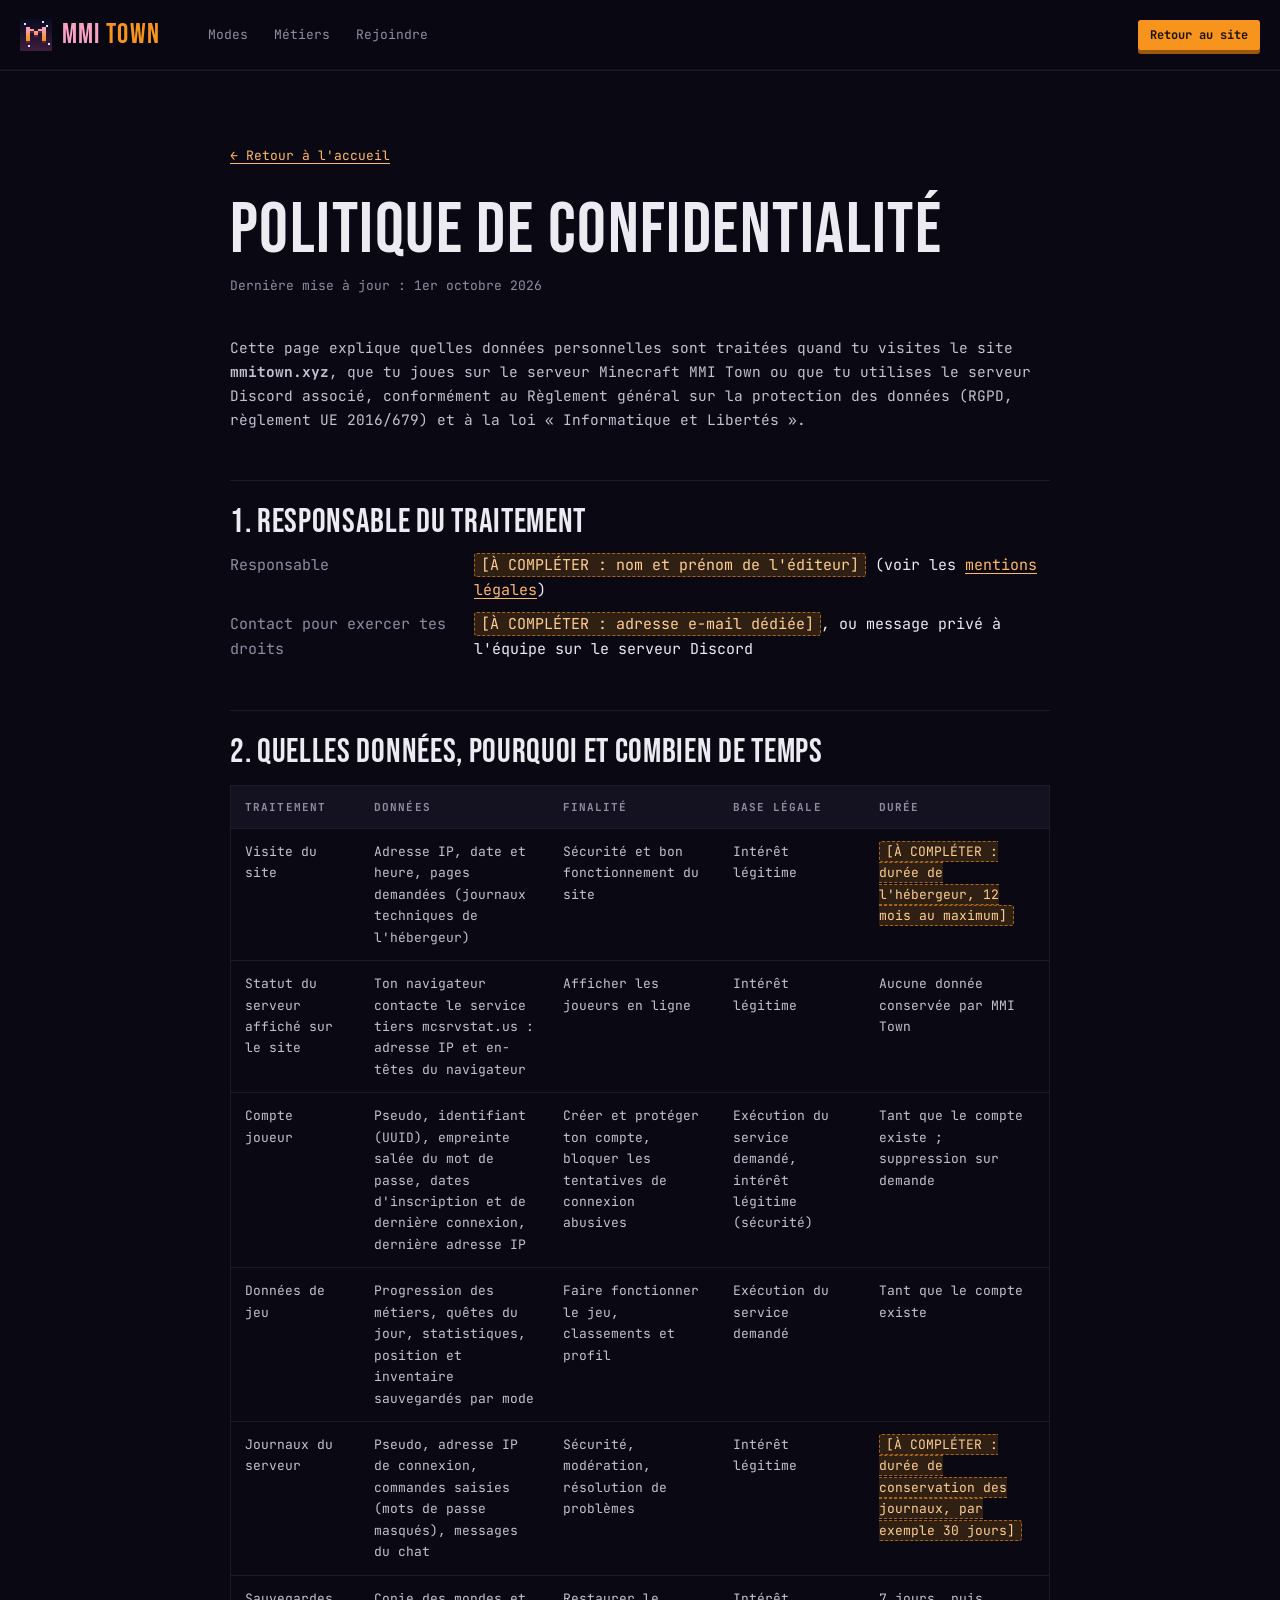
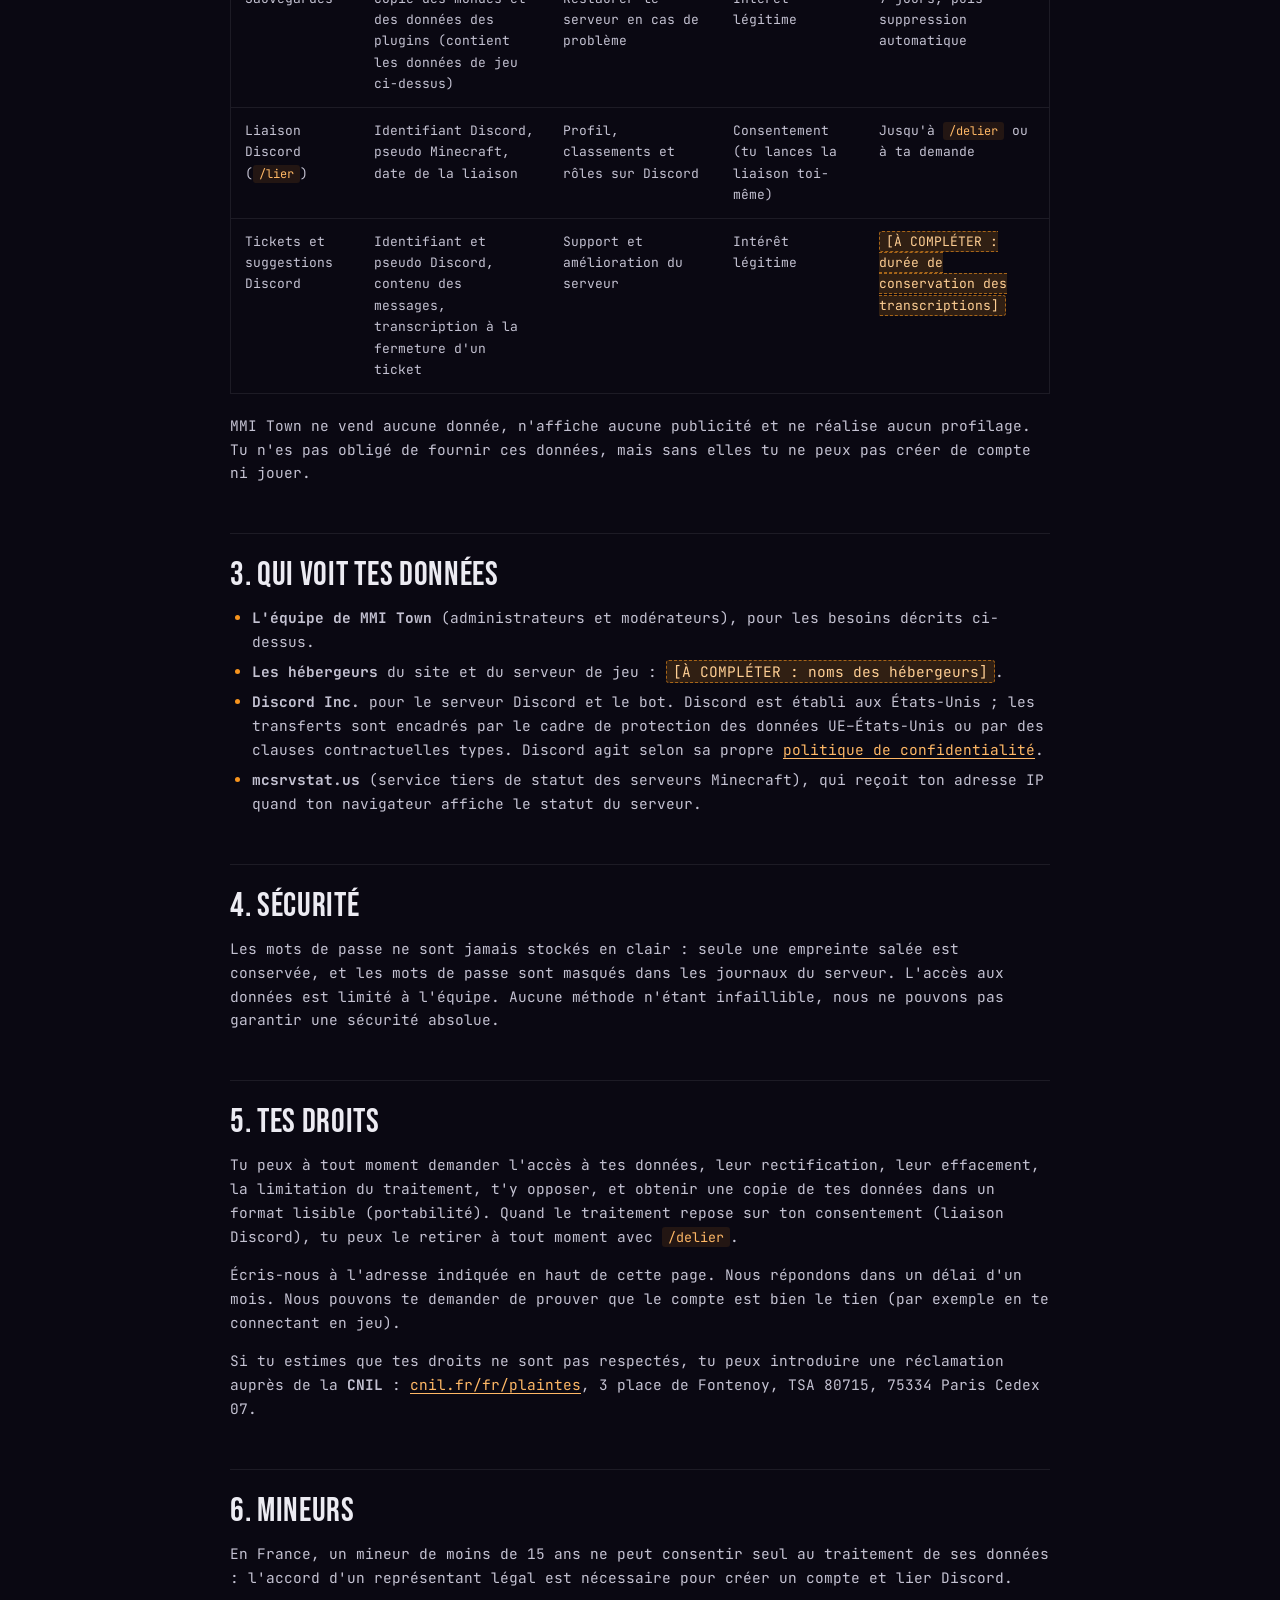
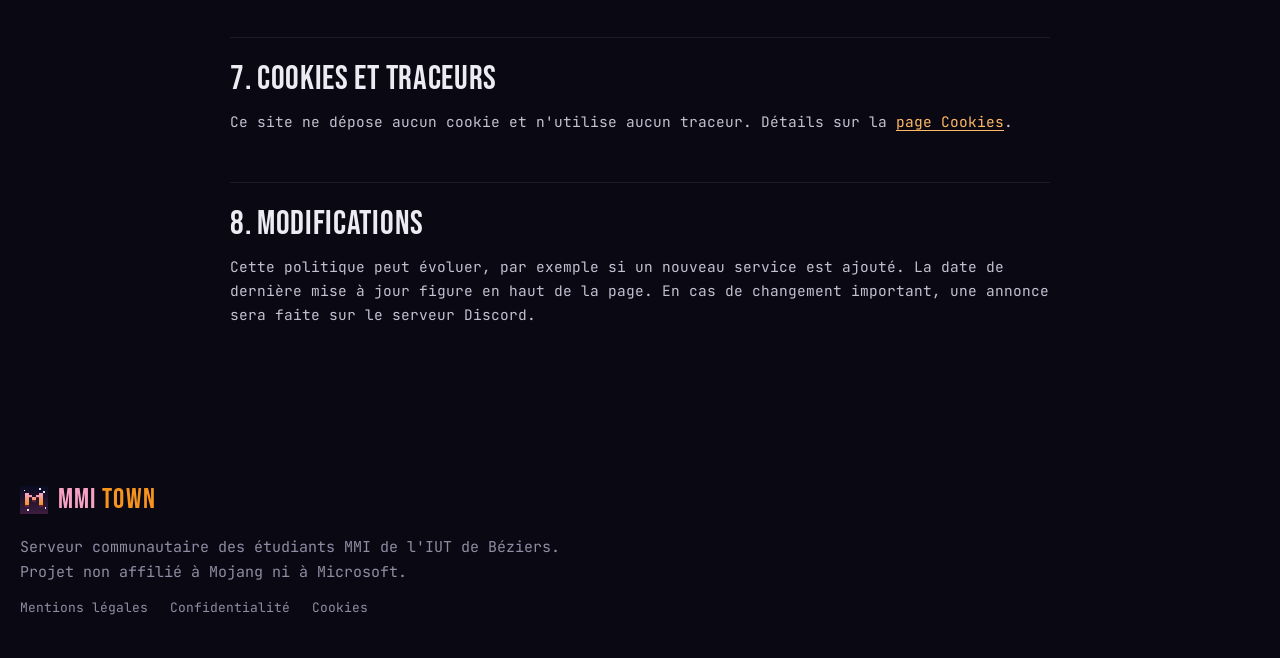
==== confidentialite.html @ 8bcd0a1a "feat: site de présentation MMI Town Co-Authored-By: Claude Sonnet 5.5 <noreply@anthropic.com>" ====
<!doctype html>
<html lang="fr">
<head>
<meta charset="utf-8">
<meta name="viewport" content="width=device-width, initial-scale=1">
<title>Politique de confidentialité — MMI Town</title>
<meta name="description" content="Politique de confidentialité de MMI Town : données traitées, finalités, durées, droits RGPD.">
<meta name="robots" content="index, follow">
<meta name="theme-color" content="#0a0812">
<link rel="icon" href="assets/icon.png">
<link rel="preload" href="assets/fonts/bebas-neue.woff2" as="font" type="font/woff2" crossorigin>
<link rel="stylesheet" href="style.css">
</head>
<body>
<header class="nav">
  <a class="brand" href="./" aria-label="MMI Town, accueil">
    <img src="assets/icon.png" alt="" width="32" height="32">
    <span class="wordmark">MMI<b>TOWN</b></span>
  </a>
  <nav class="links" aria-label="Navigation principale">
    <a href="./#modes">Modes</a>
    <a href="./#metiers">Métiers</a>
    <a href="./#rejoindre">Rejoindre</a>
  </nav>
  <div class="nav-right"><a class="btn btn-sm" href="./">Retour au site</a></div>
</header>

<main class="legal">
<a class="back" href="./">&larr; Retour à l'accueil</a>
<h1>Politique de confidentialité</h1>
<p class="updated">Dernière mise à jour : 1er octobre 2026</p>

<p>Cette page explique quelles données personnelles sont traitées quand tu visites le site <strong>mmitown.xyz</strong>, que tu joues sur le serveur Minecraft MMI Town ou que tu utilises le serveur Discord associé, conformément au Règlement général sur la protection des données (RGPD, règlement UE 2016/679) et à la loi « Informatique et Libertés ».</p>

<h2>1. Responsable du traitement</h2>
<dl>
  <dt>Responsable</dt><dd><em class="todo">[À COMPLÉTER : nom et prénom de l'éditeur]</em> (voir les <a href="mentions-legales.html">mentions légales</a>)</dd>
  <dt>Contact pour exercer tes droits</dt><dd><em class="todo">[À COMPLÉTER : adresse e-mail dédiée]</em>, ou message privé à l'équipe sur le serveur Discord</dd>
</dl>

<h2>2. Quelles données, pourquoi et combien de temps</h2>
<div class="table-wrap">
<table>
<thead><tr><th>Traitement</th><th>Données</th><th>Finalité</th><th>Base légale</th><th>Durée</th></tr></thead>
<tbody>
<tr><td>Visite du site</td><td>Adresse IP, date et heure, pages demandées (journaux techniques de l'hébergeur)</td><td>Sécurité et bon fonctionnement du site</td><td>Intérêt légitime</td><td><em class="todo">[À COMPLÉTER : durée de l'hébergeur, 12 mois au maximum]</em></td></tr>
<tr><td>Statut du serveur affiché sur le site</td><td>Ton navigateur contacte le service tiers mcsrvstat.us : adresse IP et en-têtes du navigateur</td><td>Afficher les joueurs en ligne</td><td>Intérêt légitime</td><td>Aucune donnée conservée par MMI Town</td></tr>
<tr><td>Compte joueur</td><td>Pseudo, identifiant (UUID), empreinte salée du mot de passe, dates d'inscription et de dernière connexion, dernière adresse IP</td><td>Créer et protéger ton compte, bloquer les tentatives de connexion abusives</td><td>Exécution du service demandé, intérêt légitime (sécurité)</td><td>Tant que le compte existe ; suppression sur demande</td></tr>
<tr><td>Données de jeu</td><td>Progression des métiers, quêtes du jour, statistiques, position et inventaire sauvegardés par mode</td><td>Faire fonctionner le jeu, classements et profil</td><td>Exécution du service demandé</td><td>Tant que le compte existe</td></tr>
<tr><td>Journaux du serveur</td><td>Pseudo, adresse IP de connexion, commandes saisies (mots de passe masqués), messages du chat</td><td>Sécurité, modération, résolution de problèmes</td><td>Intérêt légitime</td><td><em class="todo">[À COMPLÉTER : durée de conservation des journaux, par exemple 30 jours]</em></td></tr>
<tr><td>Sauvegardes</td><td>Copie des mondes et des données des plugins (contient les données de jeu ci-dessus)</td><td>Restaurer le serveur en cas de problème</td><td>Intérêt légitime</td><td>7 jours, puis suppression automatique</td></tr>
<tr><td>Liaison Discord (<code>/lier</code>)</td><td>Identifiant Discord, pseudo Minecraft, date de la liaison</td><td>Profil, classements et rôles sur Discord</td><td>Consentement (tu lances la liaison toi-même)</td><td>Jusqu'à <code>/delier</code> ou à ta demande</td></tr>
<tr><td>Tickets et suggestions Discord</td><td>Identifiant et pseudo Discord, contenu des messages, transcription à la fermeture d'un ticket</td><td>Support et amélioration du serveur</td><td>Intérêt légitime</td><td><em class="todo">[À COMPLÉTER : durée de conservation des transcriptions]</em></td></tr>
</tbody>
</table>
</div>
<p>MMI Town ne vend aucune donnée, n'affiche aucune publicité et ne réalise aucun profilage. Tu n'es pas obligé de fournir ces données, mais sans elles tu ne peux pas créer de compte ni jouer.</p>

<h2>3. Qui voit tes données</h2>
<ul>
  <li><strong>L'équipe de MMI Town</strong> (administrateurs et modérateurs), pour les besoins décrits ci-dessus.</li>
  <li><strong>Les hébergeurs</strong> du site et du serveur de jeu : <em class="todo">[À COMPLÉTER : noms des hébergeurs]</em>.</li>
  <li><strong>Discord Inc.</strong> pour le serveur Discord et le bot. Discord est établi aux États-Unis ; les transferts sont encadrés par le cadre de protection des données UE–États-Unis ou par des clauses contractuelles types. Discord agit selon sa propre <a href="https://discord.com/privacy" rel="noopener">politique de confidentialité</a>.</li>
  <li><strong>mcsrvstat.us</strong> (service tiers de statut des serveurs Minecraft), qui reçoit ton adresse IP quand ton navigateur affiche le statut du serveur.</li>
</ul>

<h2>4. Sécurité</h2>
<p>Les mots de passe ne sont jamais stockés en clair : seule une empreinte salée est conservée, et les mots de passe sont masqués dans les journaux du serveur. L'accès aux données est limité à l'équipe. Aucune méthode n'étant infaillible, nous ne pouvons pas garantir une sécurité absolue.</p>

<h2>5. Tes droits</h2>
<p>Tu peux à tout moment demander l'accès à tes données, leur rectification, leur effacement, la limitation du traitement, t'y opposer, et obtenir une copie de tes données dans un format lisible (portabilité). Quand le traitement repose sur ton consentement (liaison Discord), tu peux le retirer à tout moment avec <code>/delier</code>.</p>
<p>Écris-nous à l'adresse indiquée en haut de cette page. Nous répondons dans un délai d'un mois. Nous pouvons te demander de prouver que le compte est bien le tien (par exemple en te connectant en jeu).</p>
<p>Si tu estimes que tes droits ne sont pas respectés, tu peux introduire une réclamation auprès de la <strong>CNIL</strong> : <a href="https://www.cnil.fr/fr/plaintes" rel="noopener">cnil.fr/fr/plaintes</a>, 3 place de Fontenoy, TSA 80715, 75334 Paris Cedex 07.</p>

<h2>6. Mineurs</h2>
<p>En France, un mineur de moins de 15 ans ne peut consentir seul au traitement de ses données : l'accord d'un représentant légal est nécessaire pour créer un compte et lier Discord.</p>

<h2>7. Cookies et traceurs</h2>
<p>Ce site ne dépose aucun cookie et n'utilise aucun traceur. Détails sur la <a href="cookies.html">page Cookies</a>.</p>

<h2>8. Modifications</h2>
<p>Cette politique peut évoluer, par exemple si un nouveau service est ajouté. La date de dernière mise à jour figure en haut de la page. En cas de changement important, une annonce sera faite sur le serveur Discord.</p>
</main>

<footer class="footer">
  <div class="wrap foot">
    <a class="brand" href="./"><img src="assets/icon.png" alt="" width="28" height="28"><span class="wordmark">MMI<b>TOWN</b></span></a>
    <p class="muted">Serveur communautaire des étudiants MMI de l'IUT de Béziers. Projet non affilié à Mojang ni à Microsoft.</p>
    <nav class="foot-links" aria-label="Informations légales"><a href="mentions-legales.html">Mentions légales</a><a href="confidentialite.html">Confidentialité</a><a href="cookies.html">Cookies</a></nav>
  </div>
</footer>
</body>
</html>
---- style.css ----
@font-face { font-family: "Bebas Neue"; src: url("assets/fonts/bebas-neue.woff2") format("woff2"); font-weight: 400; font-display: swap; }
@font-face { font-family: "JetBrains Mono"; src: url("assets/fonts/jetbrains-mono-400.woff2") format("woff2"); font-weight: 100 500; font-display: swap; }
@font-face { font-family: "JetBrains Mono"; src: url("assets/fonts/jetbrains-mono-700.woff2") format("woff2"); font-weight: 600 900; font-display: swap; }

:root {
  --bg: #0a0812;
  --surface: #141220;
  --surface-2: #1b192b;
  --line: rgba(255, 255, 255, .08);
  --line-strong: rgba(255, 255, 255, .16);
  --text: #ecebf2;
  --body: #c4c2d2;
  --muted: #8f8da3;
  --accent: #F7941D;
  --accent-dark: #9c5710;
  --pink: #F7A1C4;
  --green: #5fd68a;
  --red: #E8412C;
  --ease: cubic-bezier(.16, 1, .3, 1);
  --mono: "JetBrains Mono", ui-monospace, Menlo, monospace;
  --title: "Bebas Neue", Impact, sans-serif;
  --pixel: var(--mono);
}

*, *::before, *::after { box-sizing: border-box; }
html { scroll-behavior: smooth; scroll-padding-top: 84px; overflow-x: clip; }
body {
  margin: 0; background: var(--bg); color: var(--body);
  font: 15px/1.65 var(--mono);
  -webkit-font-smoothing: antialiased;
}
img { max-width: 100%; height: auto; display: block; }
.pixelated { image-rendering: pixelated; }
a { color: inherit; text-decoration: none; }
code { font-family: var(--mono); background: rgba(247, 148, 29, .1); color: #ffb866; padding: 1px 6px; border-radius: 3px; font-size: .92em; }
h1, h2, h3, h4 { margin: 0; color: var(--text); font-family: var(--title); font-weight: 400; letter-spacing: .02em; line-height: 1; }
p { margin: 0; max-width: 65ch; }
ul, ol { list-style: none; margin: 0; padding: 0; }
.wrap { width: min(1240px, 100% - 40px); margin-inline: auto; }
.muted { color: var(--muted); }
.small { font-size: 12px; }
[hidden] { display: none !important; }
:focus-visible { outline: 2px solid var(--accent); outline-offset: 3px; }

/* ---------- NAV ---------- */
.nav {
  position: sticky; top: 0; z-index: 50;
  display: flex; align-items: center; gap: 24px;
  padding: 12px max(20px, calc((100vw - 1240px) / 2));
  background: rgba(10, 8, 18, .82); backdrop-filter: blur(14px);
  border-bottom: 1px solid var(--line);
  box-shadow: inset 0 -1px 0 rgba(255, 255, 255, .04);
}
.brand { display: inline-flex; align-items: center; gap: 10px; }
.brand img { image-rendering: pixelated; }
.wordmark { font-family: var(--title); font-size: 28px; letter-spacing: .04em; color: var(--pink); }
.wordmark b { font-weight: 400; color: var(--accent); margin-left: 6px; }
.links { display: flex; gap: 2px; margin-left: 12px; }
.links a { padding: 6px 12px; color: var(--muted); font-size: 13px; transition: color .3s var(--ease), background .3s var(--ease); border-radius: 4px; }
.links a:hover { color: var(--text); background: rgba(255, 255, 255, .05); }
.nav-right { margin-left: auto; display: flex; align-items: center; gap: 16px; }

/* ---------- STATUT EN LIGNE (chargement / ok / hors ligne / erreur) ---------- */
.online { display: inline-flex; align-items: center; gap: 8px; font-size: 13px; color: var(--muted); }
.dot { width: 8px; height: 8px; background: var(--muted); display: inline-block; }
.online[data-state="on"] { color: var(--text); }
.online[data-state="on"] .dot { background: var(--green); animation: pulse 2s ease-in-out infinite; }
.online[data-state="error"] .dot { background: var(--red); }
.online[data-state="loading"] [data-online] {
  color: transparent; width: 9ch; height: 1em; display: inline-block; border-radius: 2px; overflow: hidden;
  background: linear-gradient(90deg, rgba(255, 255, 255, .05) 25%, rgba(255, 255, 255, .13) 50%, rgba(255, 255, 255, .05) 75%) 0 0 / 200% 100%;
  animation: shimmer 1.4s linear infinite;
}
@keyframes shimmer { to { background-position: -200% 0; } }
@keyframes pulse { 50% { opacity: .35; } }

/* ---------- BOUTONS ---------- */
.btn {
  font: 600 13px var(--mono);
  display: inline-flex; align-items: center; justify-content: center; gap: 8px;
  color: #1a1208; background: var(--accent);
  border: 0; border-radius: 3px; padding: 10px 18px; cursor: pointer;
  box-shadow: 0 4px 0 var(--accent-dark);
  transition: transform .25s var(--ease), box-shadow .25s var(--ease), background .25s var(--ease);
}
.btn:hover { background: #ffa334; transform: translateY(-1px); box-shadow: 0 5px 0 var(--accent-dark); }
.btn:active { transform: translateY(3px) scale(.98); box-shadow: 0 1px 0 var(--accent-dark); }
.btn-sm { padding: 7px 12px; font-size: 12px; }
.btn-big { padding: 15px 26px; font-size: 14px; }
.btn-ghost { color: var(--text); background: var(--surface-2); box-shadow: 0 4px 0 rgba(255, 255, 255, .1), inset 0 0 0 1px var(--line-strong); }
.btn-ghost:hover { background: #26253a; box-shadow: 0 5px 0 rgba(255, 255, 255, .12), inset 0 0 0 1px var(--line-strong); }
.btn.copied { background: var(--green); box-shadow: 0 4px 0 #2f7a4b; }
.cta { display: flex; flex-wrap: wrap; gap: 14px; margin-top: 28px; }
.magnetic { translate: var(--mx, 0) var(--my, 0); transition: translate .2s var(--ease), transform .25s var(--ease), box-shadow .25s var(--ease), background .25s var(--ease); }

/* ---------- TAG & CURSEUR ---------- */
.tag { font: 700 11px var(--mono); text-transform: uppercase; color: #ffb866; letter-spacing: .14em; margin-bottom: 16px; }
.caret { display: inline-block; width: 8px; height: 12px; margin-left: 6px; background: var(--accent); animation: blink 1s steps(2) infinite; vertical-align: -1px; }
@keyframes blink { 50% { opacity: 0; } }


/* ---------- TAG, IP ---------- */
.ip-box {
  display: inline-flex; align-items: center; gap: 14px; cursor: pointer;
  background: var(--surface); padding: 12px 12px 12px 16px;
  box-shadow: 0 -3px 0 0 var(--line), 0 3px 0 0 var(--line), -3px 0 0 0 var(--line), 3px 0 0 0 var(--line);
  transition: box-shadow .3s var(--ease), transform .25s var(--ease);
}
.ip-box:hover, .ip-box:focus-visible { outline: 0; box-shadow: 0 -3px 0 0 var(--accent), 0 3px 0 0 var(--accent), -3px 0 0 0 var(--accent), 3px 0 0 0 var(--accent); }
.ip-box:active { transform: scale(.98); }
.ip-label { font: 700 11px var(--mono); text-transform: uppercase; letter-spacing: .12em; color: var(--accent); }
.ip-box code { background: none; color: var(--text); font-size: 20px; font-weight: 800; padding: 0; }
.ip-action { font: 700 10px var(--mono); text-transform: uppercase; letter-spacing: .12em; color: #1a1208; background: var(--accent); padding: 8px 10px; }
.ip-box.copied .ip-action { background: var(--green); }
.ip-box.mini { margin-top: 14px; padding: 8px 8px 8px 12px; }
.ip-box.mini code { font-size: 15px; }
.copy-error { margin-top: 10px; color: #ff8a73; font-size: 13px; }

/* ---------- COVER : calques alignes sur l'image 1920x1080 ---------- */
.cover {
  --nav: 64px;
  position: relative; overflow: hidden;
  height: calc(100dvh - var(--nav)); min-height: 420px;
  background: var(--bg);
}
.scene {
  --sw: max(100vw, calc((100dvh - var(--nav)) * 16 / 9));
  position: absolute; left: 50%; top: 50%; translate: -50% -50%;
  width: var(--sw); aspect-ratio: 16 / 9;
}
.sky { image-rendering: pixelated; }
.layer { position: absolute; inset: 0; width: 100%; height: 100%; }
.title-wrap { position: absolute; inset: 0; margin: 0; }
.title {
  opacity: 0; transform: translateY(14px) scale(.965); filter: blur(6px);
  animation: title-in 1.9s cubic-bezier(.65, 0, .35, 1) .35s forwards;
}
@keyframes title-in { to { opacity: 1; transform: none; filter: blur(0); } }

.modes-nav { position: absolute; inset: 0; pointer-events: none; }
.mode {
  position: absolute; top: 54.63%; display: block; pointer-events: auto;
  border-radius: var(--rx); overflow: hidden; isolation: isolate;
  opacity: 0; transform: translateY(12px);
  animation: mode-in 1.1s cubic-bezier(.65, 0, .35, 1) forwards;
  transition: translate .35s var(--ease), scale .35s var(--ease), filter .35s var(--ease);
}
.mode img { width: 100%; height: auto; display: block; }
.m-lg { left: 26.25%; width: 16.82%; animation-delay: 1.9s; }
.m-pvp { left: 44.79%; width: 16.93%; animation-delay: 2.1s; }
.m-smp { left: 63.44%; width: 10.31%; animation-delay: 2.3s; }
@keyframes mode-in { to { opacity: 1; transform: none; } }
.mode::after {
  content: ""; position: absolute; inset: 0; pointer-events: none;
  background: linear-gradient(110deg, transparent 38%, rgba(255, 255, 255, .55) 50%, transparent 62%);
  translate: -130% 0;
}
.mode:hover, .mode:focus-visible { translate: 0 -4%; scale: 1.04; filter: brightness(1.15); outline: 0; }
.mode:hover::after, .mode:focus-visible::after { translate: 130% 0; transition: translate .85s var(--ease); }
.mode:active { scale: .97; }
.mode:focus-visible { box-shadow: 0 0 0 3px var(--text); }

/* Portrait : le titre tient dans l'ecran, les boutons passent sous la cover */
.modes-mobile { display: none; }
@media (max-aspect-ratio: 1/1) {
  .cover { height: calc(150vw * 9 / 16); min-height: 0; }
  .scene { --sw: 150vw; }
  .modes-nav { display: none; }
  .modes-mobile { display: flex; flex-wrap: wrap; gap: 12px; width: min(1240px, 100% - 40px); margin: 20px auto 0; }
  .modes-mobile .mode { position: relative; top: auto; left: auto; width: auto; animation-delay: 1.9s; }
  .modes-mobile .mode img { height: 60px; width: auto; }
}

/* ---------- BANDEAU IP ---------- */
.strip { display: flex; flex-wrap: wrap; align-items: center; justify-content: space-between; gap: 20px 40px; padding: 36px 0 12px; }
.strip-text { max-width: 44ch; color: var(--body); }
.strip-ip { display: flex; flex-wrap: wrap; align-items: center; gap: 14px 24px; }
.strip-meta { display: flex; gap: 18px; color: var(--muted); font-size: 13px; }
.strip .copy-error { flex-basis: 100%; margin: 0; }

/* ---------- SECTIONS ---------- */
.section { padding: 96px 0; }
.section-head { margin-bottom: 56px; }
.section-head h2 { font-size: clamp(38px, 4.4vw, 60px); margin-bottom: 14px; text-wrap: balance; }
.section-head p.muted { max-width: 58ch; }

.feature { --c: var(--accent); display: grid; grid-template-columns: minmax(0, 7fr) minmax(0, 5fr); gap: 0; align-items: center; margin-bottom: 72px; }
.feature.flip { grid-template-columns: minmax(0, 5fr) minmax(0, 7fr); }
.feature.flip .feature-art { order: 2; }
.feature-art { border: 2px solid color-mix(in srgb, var(--c) 60%, transparent); overflow: hidden; border-radius: 4px; box-shadow: 0 24px 48px -24px color-mix(in srgb, var(--c) 40%, #050409); }
.feature-art img { width: 100%; transition: transform .8s var(--ease); }
.feature:hover .feature-art img { transform: scale(1.03); }
.feature-body { background: var(--surface); padding: 32px; margin-left: -64px; position: relative; border: 1px solid var(--line); box-shadow: inset 0 1px 0 rgba(255, 255, 255, .05); }
.feature.flip .feature-body { margin-left: 0; margin-right: -64px; }
.chip { display: inline-block; font: 700 11px var(--mono); text-transform: uppercase; letter-spacing: .12em; color: var(--c); border: 2px solid var(--c); padding: 7px 10px; margin-bottom: 16px; }
.feature h3 { font-size: clamp(34px, 3.6vw, 48px); margin-bottom: 12px; }
.feature p { margin-bottom: 18px; }
.ticks { display: grid; gap: 8px; }
.ticks li { position: relative; padding-left: 22px; font-size: 14px; }
.ticks li::before { content: ""; position: absolute; left: 0; top: .55em; width: 9px; height: 9px; background: var(--c); box-shadow: 3px 3px 0 rgba(0, 0, 0, .35); }

/* ---------- METIERS : hotbar + panneau ---------- */
.hotbar { display: grid; grid-template-columns: repeat(5, minmax(0, 1fr)); gap: 14px; }
.slot {
  --c: var(--accent);
  position: relative; aspect-ratio: 1; display: grid; place-items: center; align-content: center; gap: 6px;
  background: #15131f; cursor: pointer; font: inherit; color: var(--muted);
  border: 4px solid; border-color: #3b3a52 #0d0c15 #0d0c15 #3b3a52;
  box-shadow: inset 0 0 0 2px #1d1b2b;
  transition: transform .35s var(--ease), border-color .25s, box-shadow .35s var(--ease), color .25s;
}
.slot .px { color: var(--c); width: 56%; height: auto; max-width: 96px; filter: drop-shadow(4px 4px 0 rgba(0, 0, 0, .45)); transition: transform .35s var(--ease); }
.slot-name { font: 400 clamp(20px, 2.4vw, 30px)/1 var(--title); letter-spacing: .04em; }
.num { position: absolute; top: 8px; left: 10px; font: 700 10px var(--mono); text-transform: uppercase; color: #5d5b78; }
.slot:hover { transform: translateY(-4px); color: var(--text); }
.slot:hover .px { transform: scale(1.08); }
.slot:active { transform: translateY(0) scale(.97); }
.slot[aria-selected="true"] {
  color: var(--text); transform: translateY(-8px);
  border-color: var(--c); background: color-mix(in srgb, var(--c) 12%, #15131f);
  box-shadow: inset 0 0 0 2px color-mix(in srgb, var(--c) 35%, #15131f), 0 14px 24px -14px color-mix(in srgb, var(--c) 55%, #05040a);
}
.slot[aria-selected="true"] .num { color: var(--c); }

.job-panel {
  --c: var(--accent);
  position: relative; margin-top: 22px; min-height: 340px;
  background: var(--surface); border: 1px solid var(--line); border-top: 4px solid var(--c);
  box-shadow: inset 0 1px 0 rgba(255, 255, 255, .05);
}
.job-body { display: grid; grid-template-columns: minmax(0, 6fr) minmax(0, 5fr); gap: 0 48px; padding: 32px; animation: panel-in .45s var(--ease); }
@keyframes panel-in { from { opacity: 0; transform: translateY(8px); } }
.job-head { display: flex; align-items: center; gap: 18px; margin-bottom: 18px; }
.job-head .px { width: 64px; height: 64px; color: var(--c); filter: drop-shadow(4px 4px 0 rgba(0, 0, 0, .45)); }
.job-head h3 { font-size: clamp(40px, 4.4vw, 60px); }
.job-head small { display: block; color: var(--c); font-size: 12px; margin-top: 6px; }
.job-desc { margin-bottom: 22px; }
.job-block { margin-top: 20px; }
.job-block h5 { margin: 0 0 10px; font: 700 11px var(--mono); text-transform: uppercase; color: var(--muted); letter-spacing: .06em; }
.job-block ul { display: grid; gap: 6px; }
.job-block li { position: relative; padding-left: 20px; font-size: 14px; }
.job-block li::before { content: ""; position: absolute; left: 0; top: .55em; width: 8px; height: 8px; background: var(--c); box-shadow: 3px 3px 0 rgba(0, 0, 0, .35); }
.milestones { border-top: 1px solid var(--line); align-self: start; }
.milestones h5 { margin: 18px 0 6px; font: 700 11px var(--mono); text-transform: uppercase; color: var(--muted); letter-spacing: .06em; }
.milestones li { display: grid; grid-template-columns: 72px minmax(0, 1fr); gap: 12px; padding: 12px 0; border-bottom: 1px solid var(--line); font-size: 14px; }
.milestones b { color: var(--c); font-weight: 800; font-variant-numeric: tabular-nums; }
.job-note { margin-top: 16px; color: var(--muted); font-size: 13px; }

.quests { margin-top: 56px; display: grid; grid-template-columns: minmax(0, 4fr) minmax(0, 8fr); gap: 0 56px; align-items: start; }
.quests-head { grid-column: 1; }
.quests-head h3 { font-size: clamp(34px, 3.6vw, 48px); margin-bottom: 14px; }
.timer { display: inline-block; font-size: 12px; color: var(--muted); border: 1px solid var(--line); padding: 8px 12px; }
.timer b { color: var(--accent); font-weight: 800; font-variant-numeric: tabular-nums; }
.quests-intro { grid-column: 1; margin-top: 18px; font-size: 14px; }
.quest-rows { grid-column: 2; grid-row: 1 / span 2; border: 1px solid var(--line); background: var(--surface); box-shadow: inset 0 1px 0 rgba(255, 255, 255, .05); }
.quest {
  display: grid; grid-template-columns: 84px minmax(0, 1fr) 140px 150px; gap: 16px; align-items: center;
  padding: 16px 20px; border-bottom: 1px solid var(--line); font-size: 13px;
}
.quest:last-child { border-bottom: 0; }
.q-tier { font: 700 9px var(--mono); text-transform: uppercase; letter-spacing: .12em; color: var(--green); }
.q-tier.hard { color: #ff7a63; }
.q-tier.gold { color: var(--accent); }
.q-text { color: var(--text); font-weight: 600; }
.q-meta { color: var(--muted); font-size: 12px; text-align: right; font-variant-numeric: tabular-nums; }
.quest.done .q-text { color: var(--muted); }
.quest.bonus { background: rgba(247, 148, 29, .06); grid-template-columns: 84px minmax(0, 1fr) auto; }
.q-reward { display: inline-flex; align-items: center; gap: 8px; color: var(--text); }
.bar { height: 10px; background: rgba(0, 0, 0, .35); box-shadow: inset 0 0 0 2px rgba(255, 255, 255, .05); }
.bar i { display: block; height: 100%; background: repeating-linear-gradient(90deg, var(--accent) 0 8px, #c3730f 8px 10px); transition: width 1.2s steps(14); }
.quest.done .bar i { background: repeating-linear-gradient(90deg, var(--green) 0 8px, #3ba566 8px 10px); }
.gem { display: inline-block; width: 14px; height: 14px; }
.gem.dia { background: #4de2e8; clip-path: polygon(50% 0, 100% 40%, 50% 100%, 0 40%); }
.gem.eme { background: var(--green); clip-path: polygon(50% 0, 100% 35%, 85% 100%, 15% 100%, 0 35%); margin-left: 6px; }

/* ---------- REJOINDRE ---------- */
.join-grid { display: grid; grid-template-columns: minmax(0, 7fr) minmax(0, 5fr); gap: 56px; align-items: start; }

/* maquette de la liste des serveurs Minecraft */
.mc-list {
  background: #17151f; border: 3px solid; border-color: #3b3a52 #0a0910 #0a0910 #3b3a52;
  padding: 20px; position: relative;
  box-shadow: 0 30px 50px -30px rgba(0, 0, 0, .7);
}
.mc-title { text-align: center; color: var(--text); font: 600 13px var(--mono); margin-bottom: 16px; }
.mc-entry {
  display: flex; gap: 14px; padding: 8px; background: rgba(0, 0, 0, .5);
  outline: 2px solid #e8e8ee; outline-offset: -2px;
}
.mc-entry img { width: 64px; height: 64px; image-rendering: pixelated; flex: none; }
.mc-info { flex: 1; min-width: 0; font-size: 13px; line-height: 1.5; }
.mc-top { display: flex; align-items: center; gap: 12px; }
.mc-top b { color: var(--text); font-size: 15px; margin-right: auto; }
.mc-top b, .mc-count { white-space: nowrap; }
.mc-count { color: #a8a6bd; font-variant-numeric: tabular-nums; }
.mc-ping { display: inline-flex; align-items: flex-end; gap: 2px; height: 14px; }
.mc-ping i { width: 4px; background: #3b3a52; }
.mc-ping i:nth-child(1) { height: 4px; } .mc-ping i:nth-child(2) { height: 7px; } .mc-ping i:nth-child(3) { height: 9px; }
.mc-ping i:nth-child(4) { height: 12px; } .mc-ping i:nth-child(5) { height: 14px; }
.mc-ping.on i { background: var(--green); }
.mc-ping.error i { background: #6b2a22; }
.mc-motd { color: #cfcde0; white-space: nowrap; overflow: hidden; text-overflow: ellipsis; }
.mc-motd em { font-style: normal; color: var(--muted); }
.mc-motd.muted { color: var(--muted); }
.c-pink { color: var(--pink); } .c-red { color: #ff7a63; } .c-blue { color: #6fb8ea; }
.mc-bar { display: grid; grid-template-columns: minmax(0, 1fr) auto; gap: 12px; margin-top: 16px; }
.mc-field {
  display: flex; align-items: center; gap: 12px; padding: 0 14px; min-height: 48px;
  background: #07060c; border: 2px solid; border-color: #0a0910 #3b3a52 #3b3a52 #0a0910;
}
.mc-field span { color: var(--muted); font: 700 11px var(--mono); text-transform: uppercase; letter-spacing: .1em; }
.mc-field code { background: none; color: var(--text); font-size: 18px; font-weight: 800; padding: 0; }
.mc-btn {
  font: 800 13px var(--mono); color: #1a1208; background: var(--accent); cursor: pointer; padding: 0 22px; min-height: 48px;
  border: 3px solid; border-color: #ffc27a #9c5710 #9c5710 #ffc27a;
  transition: transform .25s var(--ease), background .25s var(--ease);
}
.mc-btn:hover { background: #ffa334; transform: translateY(-1px); }
.mc-btn:active { transform: translateY(2px) scale(.98); }
.mc-btn.copied { background: var(--green); border-color: #a4f0c0 #2f7a4b #2f7a4b #a4f0c0; }
.join-discord { margin-top: 24px; }

/* parcours en 4 etapes */
.path { position: relative; display: grid; gap: 0; }
.path::before { content: ""; position: absolute; left: 19px; top: 20px; bottom: 20px; border-left: 3px dashed rgba(247, 148, 29, .35); }
.path li { position: relative; display: grid; grid-template-columns: 40px minmax(0, 1fr); gap: 20px; padding-bottom: 32px; }
.path li:last-child { padding-bottom: 0; }
.node {
  position: relative; width: 40px; height: 40px; display: grid; place-items: center; z-index: 1;
  font: 700 14px var(--mono); text-transform: uppercase; color: #1a1208; background: var(--accent);
  border: 3px solid; border-color: #ffc27a #9c5710 #9c5710 #ffc27a;
}
.path h4 { font-size: 30px; margin-bottom: 6px; }
.path p { color: var(--muted); font-size: 14px; }
.cmd { margin-top: 8px; padding: 10px 12px; background: #07060c; border-left: 3px solid var(--accent); color: var(--pink) !important; font-size: 13px; overflow-wrap: anywhere; }

/* ville en bas de page */
.skyline {
  height: clamp(90px, 14vw, 200px); margin-top: 24px;
  background: url("assets/town-strip.png") center bottom / max(100%, 760px) auto no-repeat;
  -webkit-mask-image: linear-gradient(to bottom, transparent, #000 40%); mask-image: linear-gradient(to bottom, transparent, #000 40%);
  image-rendering: pixelated;
}

.footer { background: #0a0812; padding: 40px 0; margin-top: 0; }
.foot { display: grid; gap: 12px; justify-items: start; }

/* ---------- REVELATION (cascade) ---------- */
.reveal { opacity: 0; transform: translateY(20px); transition: opacity .7s var(--ease), transform .7s var(--ease); transition-delay: calc(var(--i, 0) * 80ms); }
.reveal.in { opacity: 1; transform: none; }
@media (prefers-reduced-motion: reduce) {
  html { scroll-behavior: auto; }
  .reveal { opacity: 1; transform: none; transition: none; }
  .title, .mode { animation: none; opacity: 1; transform: none; filter: none; }
  .float, .caret, .dot, [data-online] { animation: none !important; }
  .magnetic { translate: none; }
}

/* ---------- RESPONSIVE ---------- */
@media (max-width: 1180px) {
  .quests { grid-template-columns: 1fr; }
  .quest-rows { grid-column: 1; grid-row: auto; margin-top: 24px; }
  .quest { grid-template-columns: 76px minmax(0, 1fr) 110px 130px; gap: 12px; }
  .quest.bonus { grid-template-columns: 76px minmax(0, 1fr) auto; }
}
@media (max-width: 960px) {
  .job-body { grid-template-columns: 1fr; gap: 24px; padding: 24px; }
  .hotbar { gap: 10px; }
  .feature, .feature.flip { grid-template-columns: 1fr; }
  .feature.flip .feature-art { order: 0; }
  .feature-body, .feature.flip .feature-body { margin: -24px 12px 0; padding: 24px; }
  .job { grid-template-columns: 44px 1fr; row-gap: 6px; }
  .job p, .perk { grid-column: 2; text-align: left; }
  .quests { grid-template-columns: 1fr; }
  .quest-rows { grid-column: 1; grid-row: auto; margin-top: 24px; }
  .quest, .quest.bonus { grid-template-columns: 1fr; gap: 8px; }
  .q-meta { text-align: left; }
  .join-grid { grid-template-columns: minmax(0, 1fr); gap: 40px; }
  .links { display: none; }
}
@media (max-width: 560px) {
  .hotbar { grid-template-columns: repeat(5, minmax(0, 1fr)); gap: 6px; }
  .slot { border-width: 3px; }
  .slot-name { font-size: 13px; letter-spacing: 0; }
  .num { display: none; }
  .nav-right .online { display: none; }
  .ip-box code { font-size: 16px; }
  .section { padding: 64px 0; }
  .mc-bar { grid-template-columns: minmax(0, 1fr); }
  .mc-field code { font-size: 16px; }
}


/* ---------- PAGES LEGALES ---------- */
.legal { width: min(820px, 100% - 40px); margin: 0 auto; padding: 72px 0 96px; }
.legal h1 { font-size: clamp(44px, 6vw, 72px); margin-bottom: 8px; }
.legal .updated { color: var(--muted); font-size: 13px; margin-bottom: 40px; }
.legal h2 { font-size: 34px; margin: 48px 0 14px; padding-top: 24px; border-top: 1px solid var(--line); }
.legal h3 { font-size: 24px; margin: 28px 0 8px; color: var(--text); }
.legal p, .legal li { max-width: none; font-size: 14.5px; }
.legal p { margin-bottom: 14px; }
.legal ul { list-style: disc; padding-left: 22px; display: grid; gap: 6px; margin-bottom: 14px; }
.legal li::marker { color: var(--accent); }
.legal a { color: #ffb866; text-decoration: underline; text-underline-offset: 3px; }
.legal a:hover { color: var(--text); }
.legal dl { display: grid; grid-template-columns: minmax(140px, 220px) minmax(0, 1fr); gap: 10px 24px; margin: 0 0 14px; }
.legal dt { color: var(--muted); }
.legal dd { margin: 0; color: var(--text); }
.todo { background: rgba(247, 148, 29, .16); color: #ffcf94; padding: 1px 6px; border-radius: 3px; border: 1px dashed rgba(247, 148, 29, .6); font-style: normal; }
.table-wrap { overflow-x: auto; margin: 16px 0 20px; border: 1px solid var(--line); }
.legal table { width: 100%; border-collapse: collapse; font-size: 13px; min-width: 680px; }
.legal th, .legal td { text-align: left; vertical-align: top; padding: 12px 14px; border-bottom: 1px solid var(--line); }
.legal th { color: var(--muted); font-weight: 700; font-size: 11px; text-transform: uppercase; letter-spacing: .1em; background: var(--surface); }
.legal tr:last-child td { border-bottom: 0; }
.back { display: inline-block; margin-bottom: 28px; color: var(--muted); font-size: 13px; }
.back:hover { color: var(--text); }
.foot-links { display: flex; flex-wrap: wrap; gap: 6px 22px; font-size: 13px; }
.foot-links a { color: var(--muted); transition: color .3s var(--ease); }
.foot-links a:hover { color: var(--text); }
@media (max-width: 560px) { .legal dl { grid-template-columns: 1fr; gap: 2px; } .legal dd { margin-bottom: 12px; } }
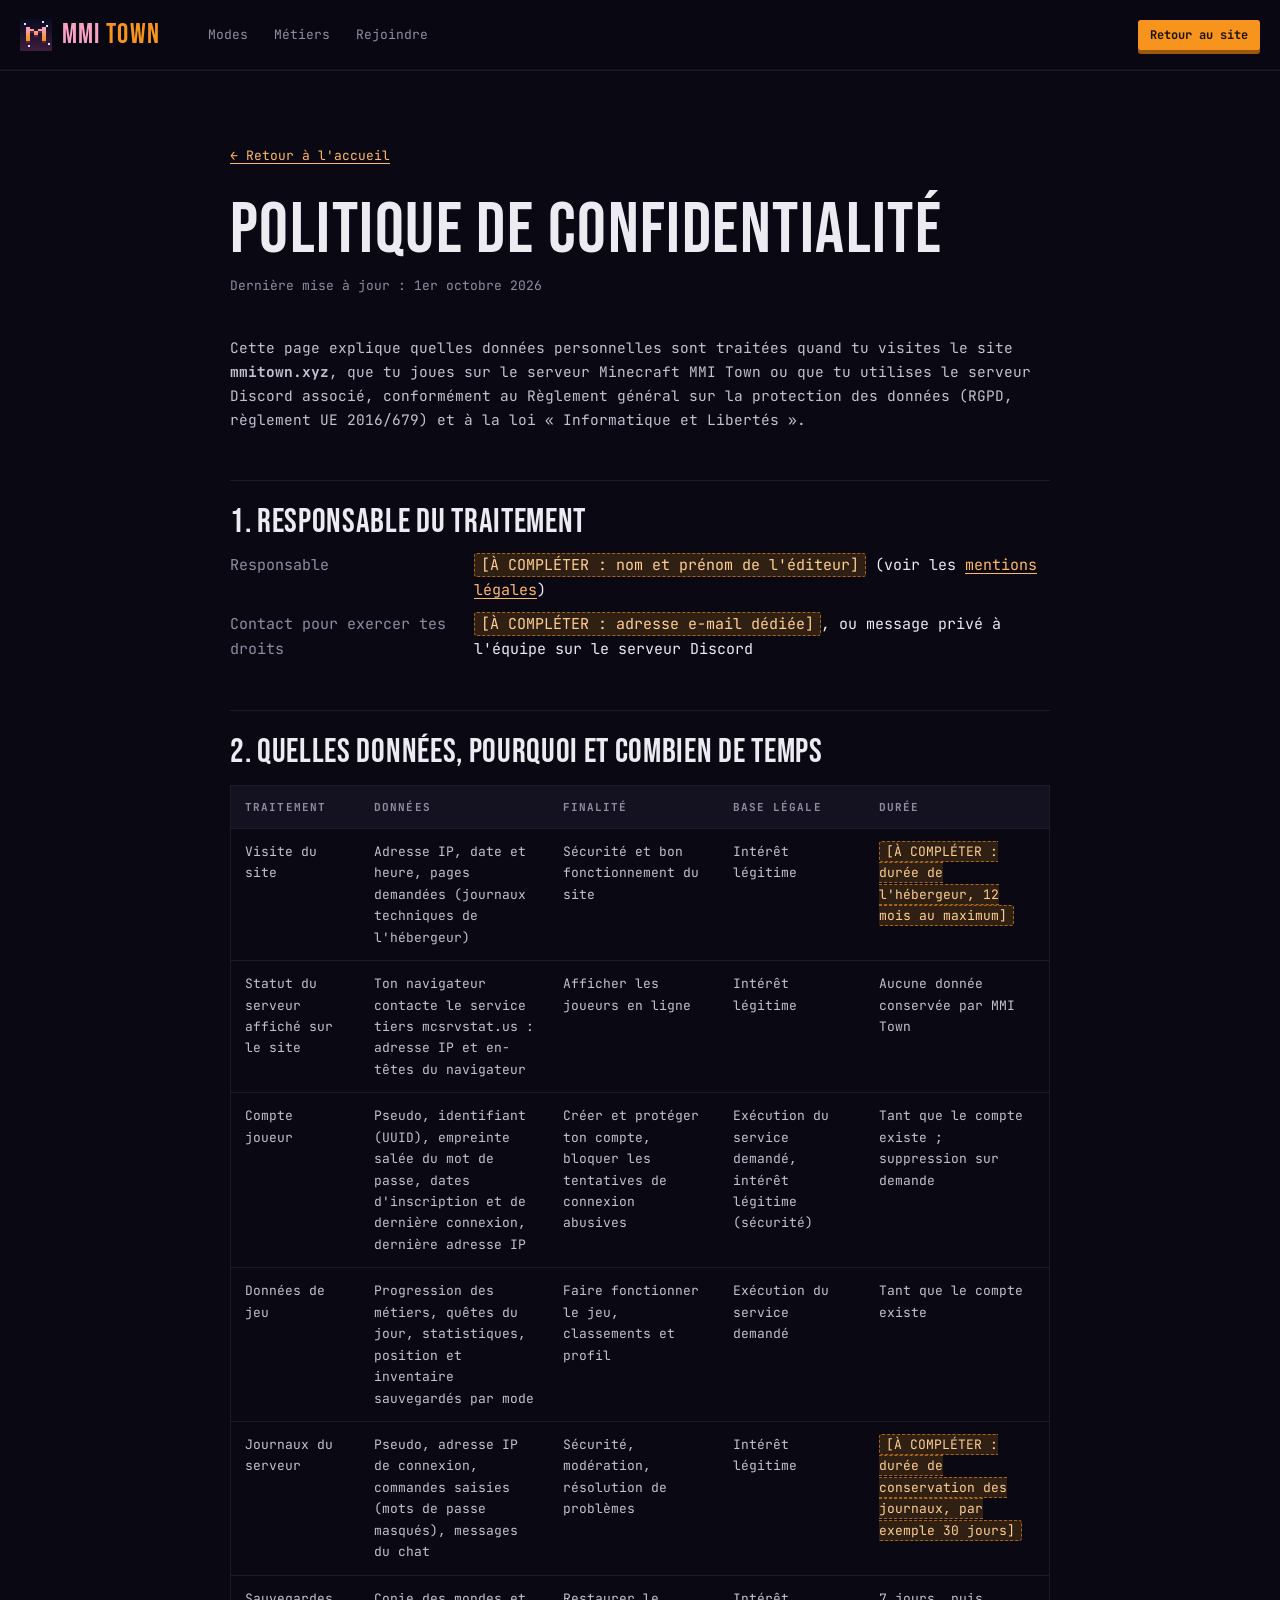
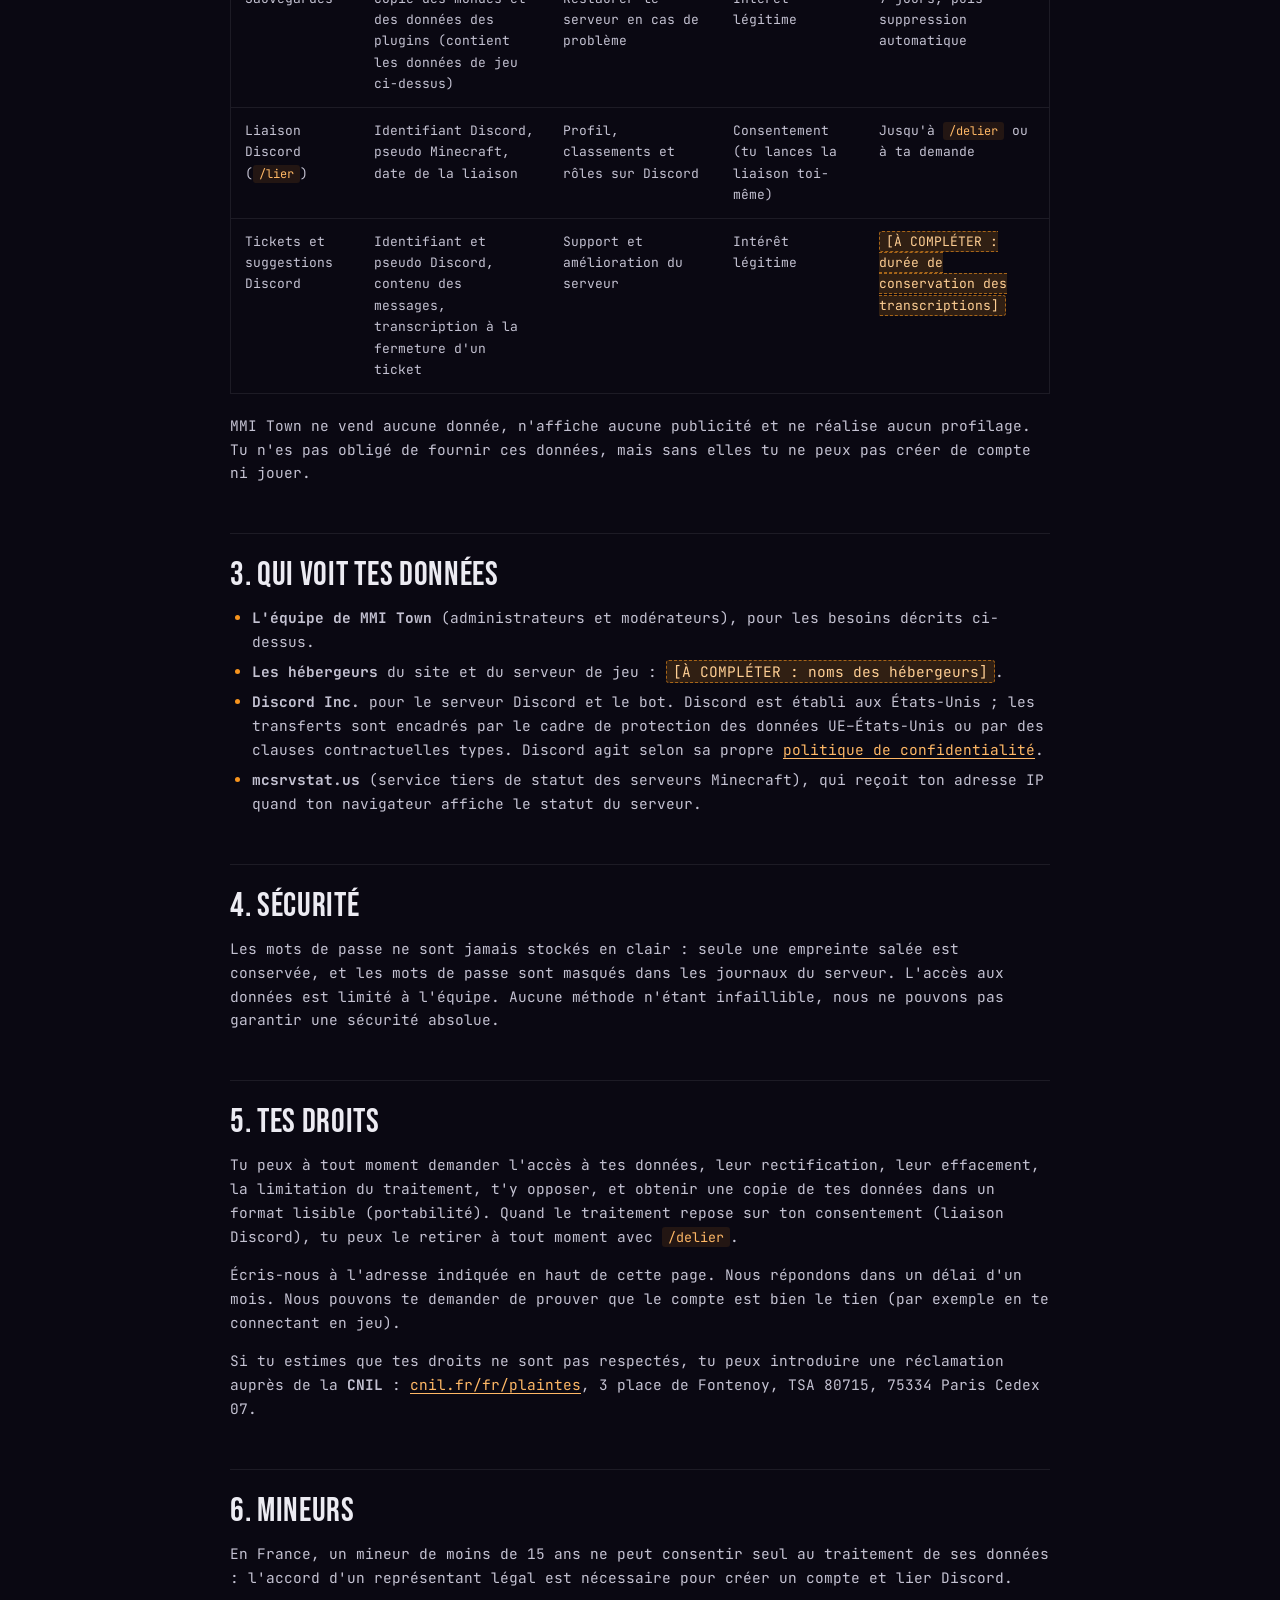
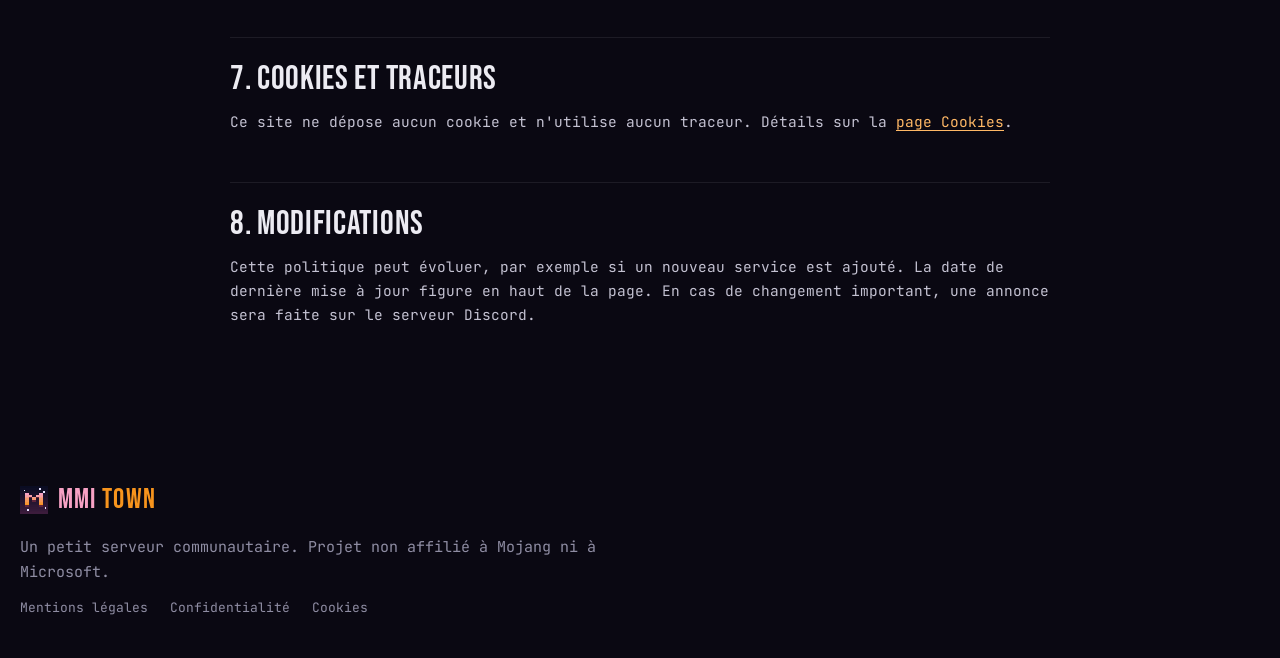
==== commit 90b019d6: "chore: retire la mention de Béziers des textes du site Co-Authored-By: Claude Sonnet 5.5 <noreply@an" ====
--- a/confidentialite.html
+++ b/confidentialite.html
@@ -4,9 +4,24 @@
 <meta charset="utf-8">
 <meta name="viewport" content="width=device-width, initial-scale=1">
 <title>Politique de confidentialité — MMI Town</title>
-<meta name="description" content="Politique de confidentialité de MMI Town : données traitées, finalités, durées, droits RGPD.">
-<meta name="robots" content="index, follow">
-<meta name="theme-color" content="#0a0812">
+<meta name="description" content="Données traitées par MMI Town, finalités, durées de conservation et droits RGPD.">
+<link rel="canonical" href="https://withren.github.io/mmi-town-website/confidentialite.html">
+<meta property="og:type" content="website">
+<meta property="og:site_name" content="MMI Town">
+<meta property="og:locale" content="fr_FR">
+<meta property="og:title" content="Politique de confidentialité — MMI Town">
+<meta property="og:description" content="Données traitées par MMI Town, finalités, durées de conservation et droits RGPD.">
+<meta property="og:url" content="https://withren.github.io/mmi-town-website/confidentialite.html">
+<meta property="og:image" content="https://withren.github.io/mmi-town-website/assets/og-image.png">
+<meta property="og:image:type" content="image/png">
+<meta property="og:image:width" content="1200">
+<meta property="og:image:height" content="630">
+<meta property="og:image:alt" content="MMI Town en pixel art devant une ville de nuit, avec les modes Loup-Garou, 3v3 PvP Box et SMP">
+<meta name="twitter:card" content="summary_large_image">
+<meta name="twitter:title" content="Politique de confidentialité — MMI Town">
+<meta name="twitter:description" content="Données traitées par MMI Town, finalités, durées de conservation et droits RGPD.">
+<meta name="twitter:image" content="https://withren.github.io/mmi-town-website/assets/og-image.png">
+<meta name="theme-color" content="#F7941D">
 <link rel="icon" href="assets/icon.png">
 <link rel="preload" href="assets/fonts/bebas-neue.woff2" as="font" type="font/woff2" crossorigin>
 <link rel="stylesheet" href="style.css">
@@ -85,7 +100,7 @@
 <footer class="footer">
   <div class="wrap foot">
     <a class="brand" href="./"><img src="assets/icon.png" alt="" width="28" height="28"><span class="wordmark">MMI<b>TOWN</b></span></a>
-    <p class="muted">Serveur communautaire des étudiants MMI de l'IUT de Béziers. Projet non affilié à Mojang ni à Microsoft.</p>
+    <p class="muted">Un petit serveur communautaire. Projet non affilié à Mojang ni à Microsoft.</p>
     <nav class="foot-links" aria-label="Informations légales"><a href="mentions-legales.html">Mentions légales</a><a href="confidentialite.html">Confidentialité</a><a href="cookies.html">Cookies</a></nav>
   </div>
 </footer>
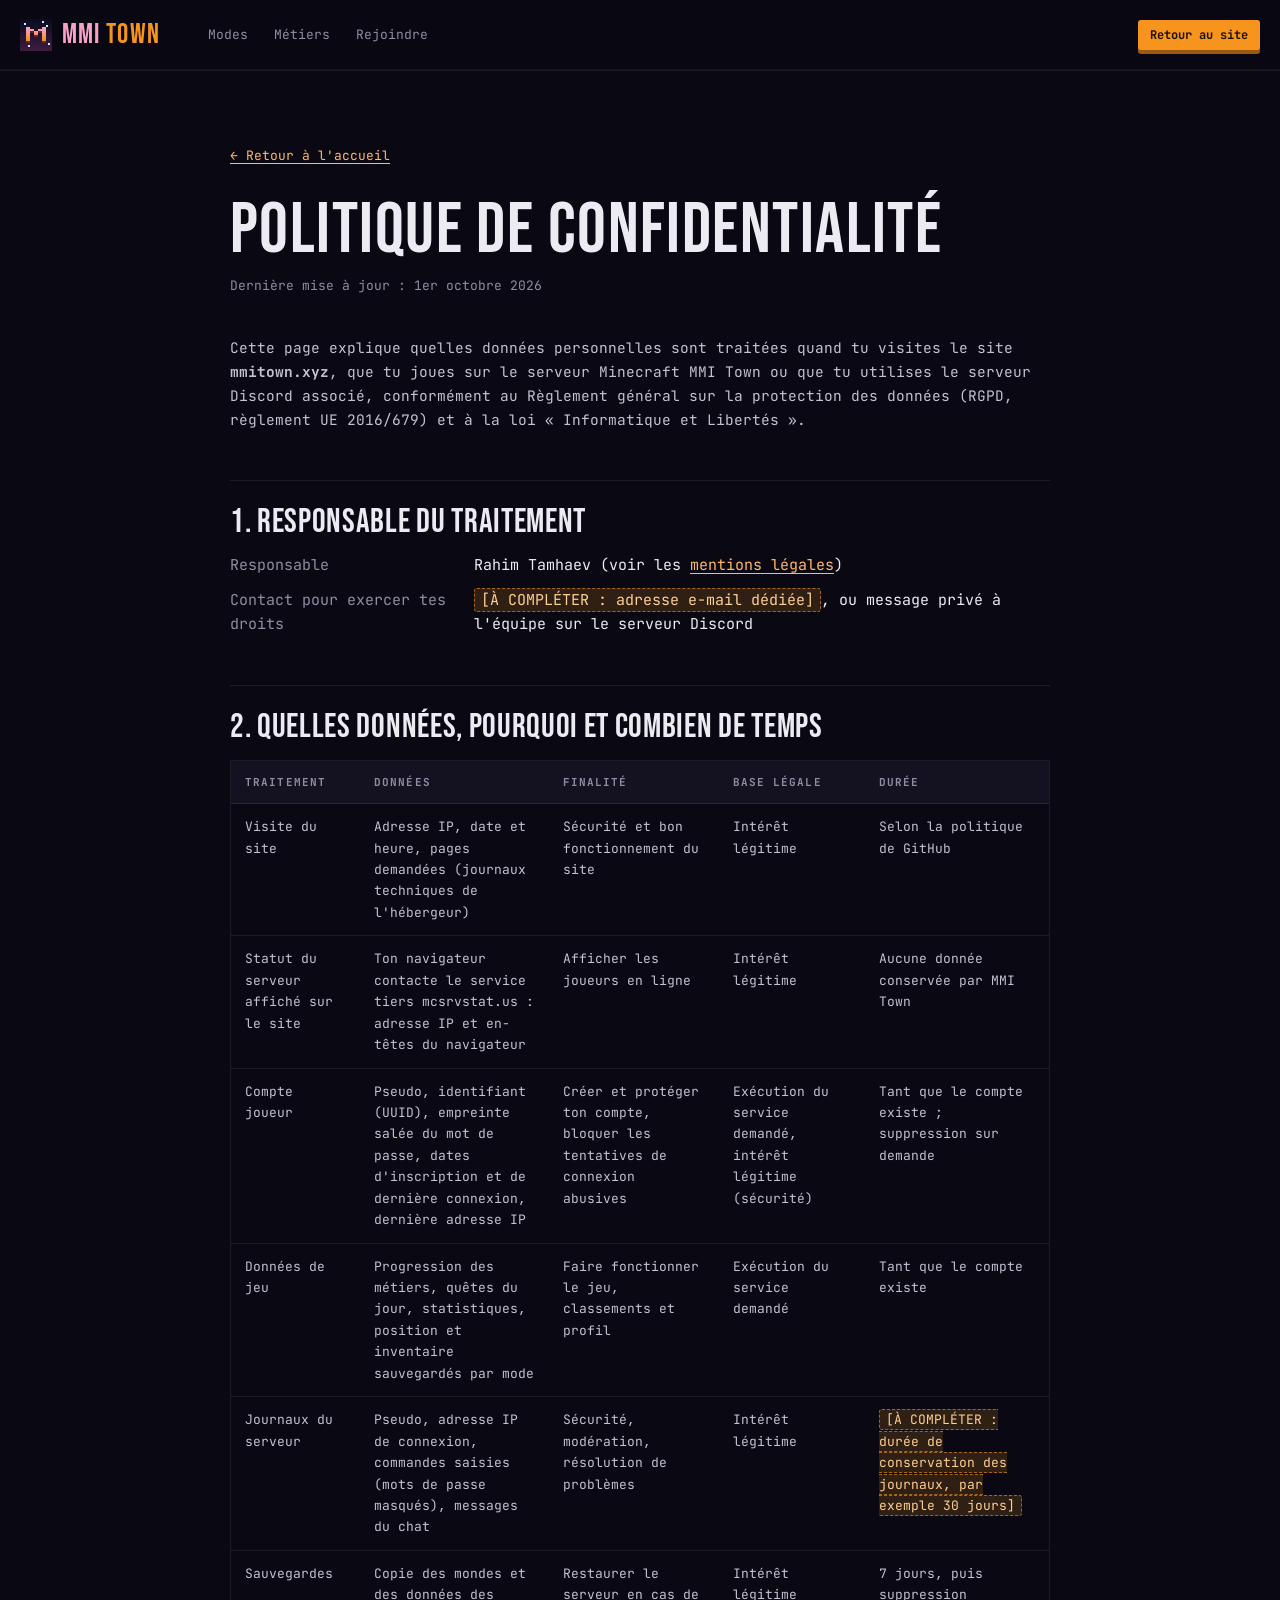
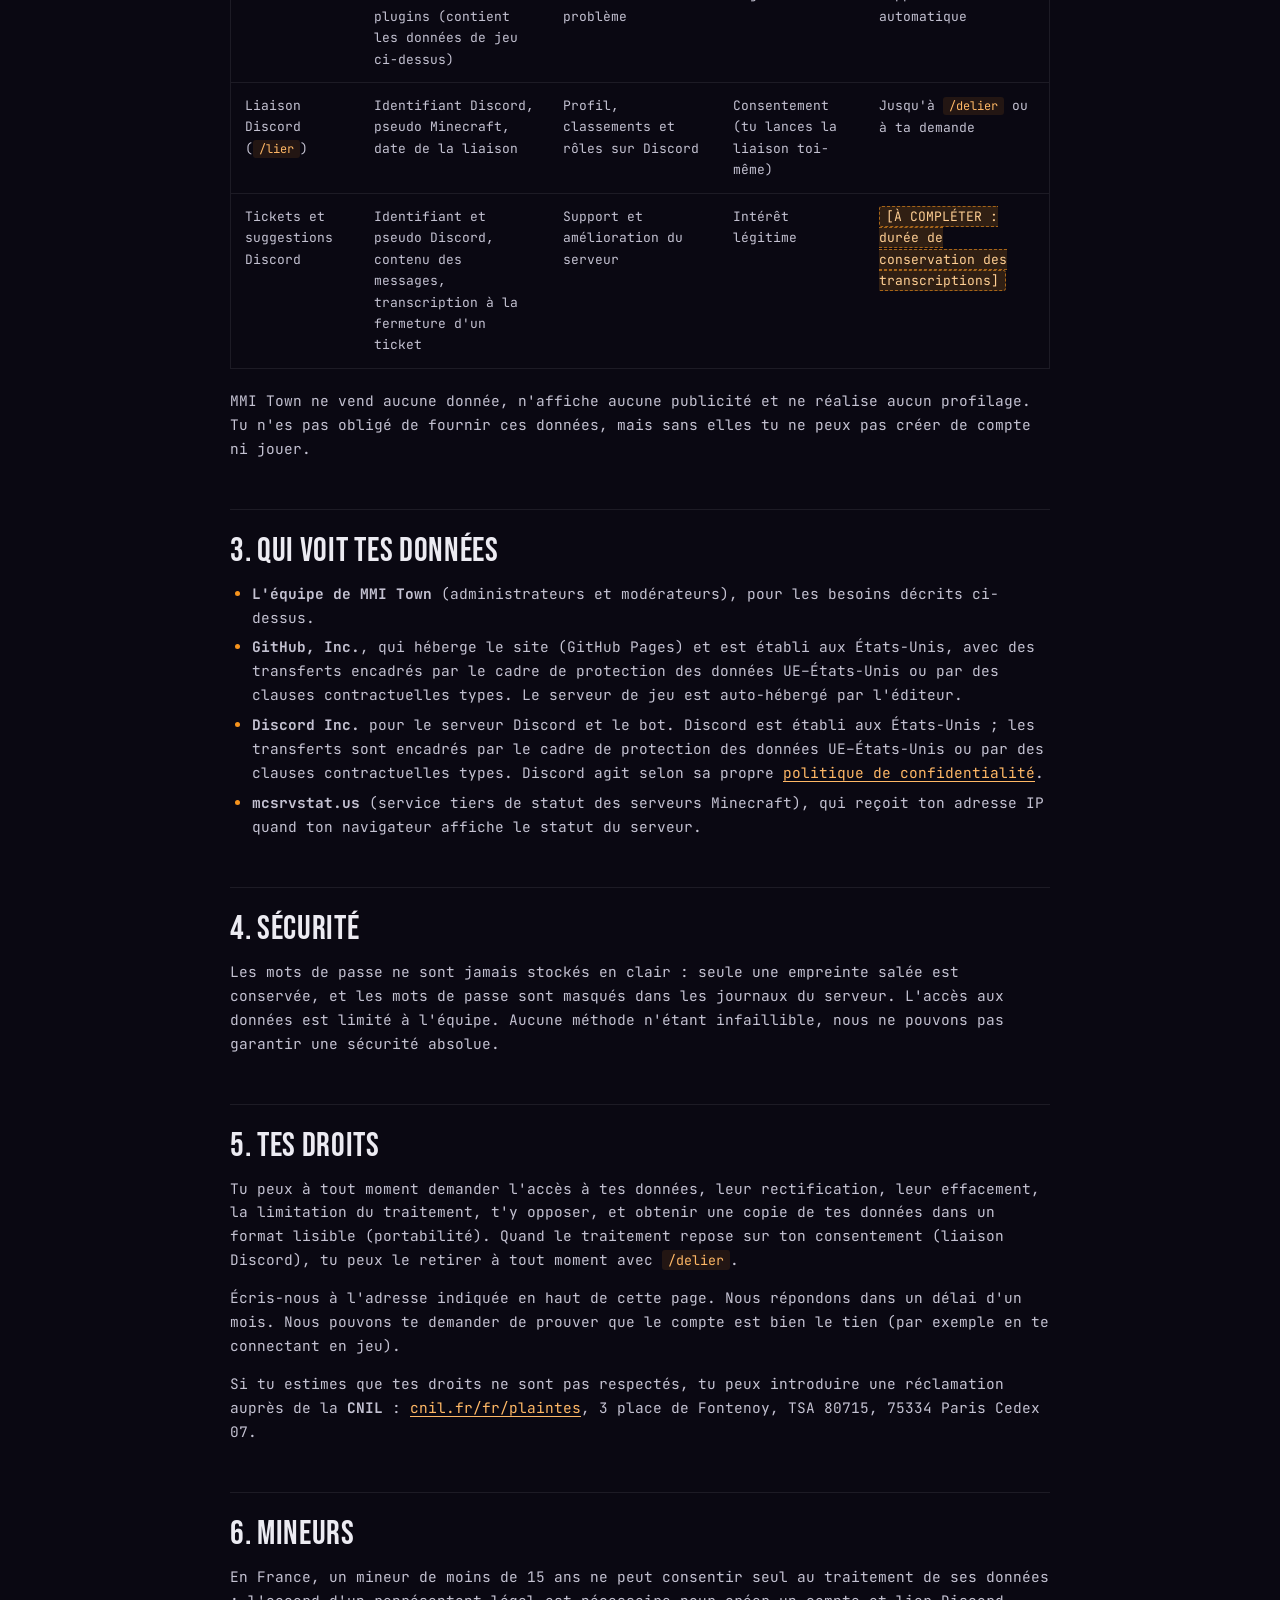
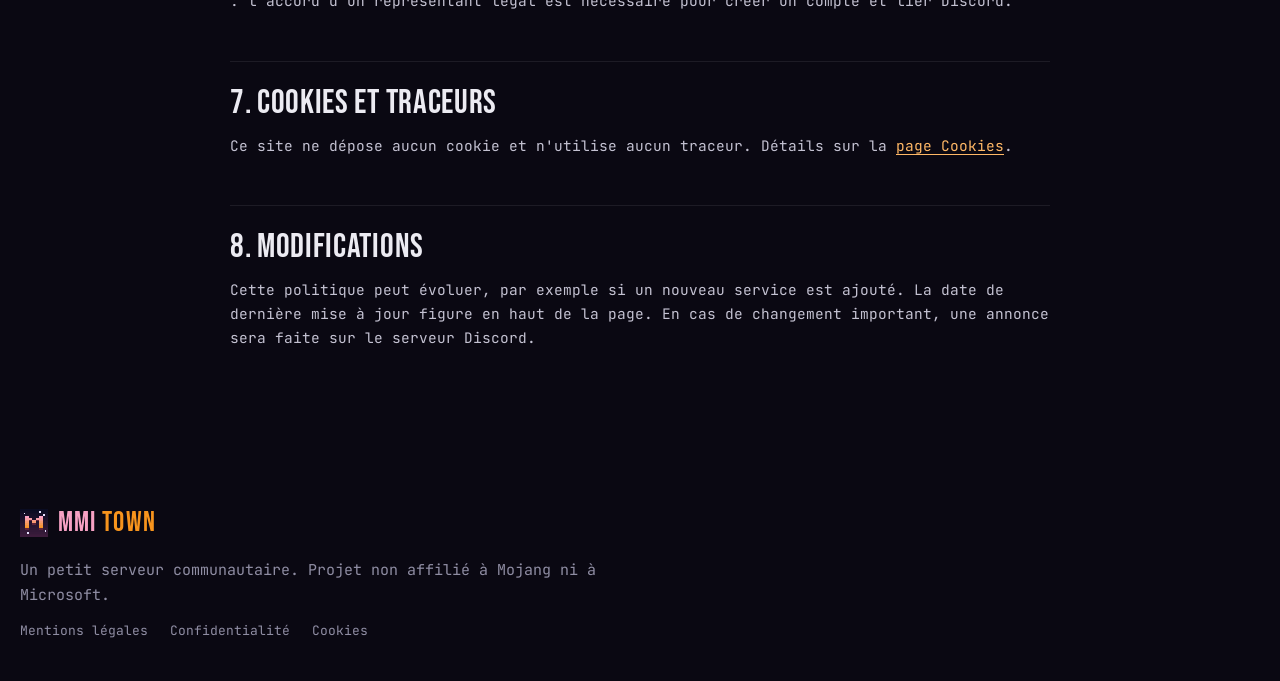
==== commit bb3a8ae8: "docs(legal): éditeur, hébergeurs et responsable de traitement renseignés Co-Authored-By: Claude Sonn" ====
--- a/confidentialite.html
+++ b/confidentialite.html
@@ -49,7 +49,7 @@
 
 <h2>1. Responsable du traitement</h2>
 <dl>
-  <dt>Responsable</dt><dd><em class="todo">[À COMPLÉTER : nom et prénom de l'éditeur]</em> (voir les <a href="mentions-legales.html">mentions légales</a>)</dd>
+  <dt>Responsable</dt><dd>Rahim Tamhaev (voir les <a href="mentions-legales.html">mentions légales</a>)</dd>
   <dt>Contact pour exercer tes droits</dt><dd><em class="todo">[À COMPLÉTER : adresse e-mail dédiée]</em>, ou message privé à l'équipe sur le serveur Discord</dd>
 </dl>
 
@@ -58,7 +58,7 @@
 <table>
 <thead><tr><th>Traitement</th><th>Données</th><th>Finalité</th><th>Base légale</th><th>Durée</th></tr></thead>
 <tbody>
-<tr><td>Visite du site</td><td>Adresse IP, date et heure, pages demandées (journaux techniques de l'hébergeur)</td><td>Sécurité et bon fonctionnement du site</td><td>Intérêt légitime</td><td><em class="todo">[À COMPLÉTER : durée de l'hébergeur, 12 mois au maximum]</em></td></tr>
+<tr><td>Visite du site</td><td>Adresse IP, date et heure, pages demandées (journaux techniques de l'hébergeur)</td><td>Sécurité et bon fonctionnement du site</td><td>Intérêt légitime</td><td>Selon la politique de GitHub</td></tr>
 <tr><td>Statut du serveur affiché sur le site</td><td>Ton navigateur contacte le service tiers mcsrvstat.us : adresse IP et en-têtes du navigateur</td><td>Afficher les joueurs en ligne</td><td>Intérêt légitime</td><td>Aucune donnée conservée par MMI Town</td></tr>
 <tr><td>Compte joueur</td><td>Pseudo, identifiant (UUID), empreinte salée du mot de passe, dates d'inscription et de dernière connexion, dernière adresse IP</td><td>Créer et protéger ton compte, bloquer les tentatives de connexion abusives</td><td>Exécution du service demandé, intérêt légitime (sécurité)</td><td>Tant que le compte existe ; suppression sur demande</td></tr>
 <tr><td>Données de jeu</td><td>Progression des métiers, quêtes du jour, statistiques, position et inventaire sauvegardés par mode</td><td>Faire fonctionner le jeu, classements et profil</td><td>Exécution du service demandé</td><td>Tant que le compte existe</td></tr>
@@ -74,7 +74,7 @@
 <h2>3. Qui voit tes données</h2>
 <ul>
   <li><strong>L'équipe de MMI Town</strong> (administrateurs et modérateurs), pour les besoins décrits ci-dessus.</li>
-  <li><strong>Les hébergeurs</strong> du site et du serveur de jeu : <em class="todo">[À COMPLÉTER : noms des hébergeurs]</em>.</li>
+  <li><strong>GitHub, Inc.</strong>, qui héberge le site (GitHub Pages) et est établi aux États-Unis, avec des transferts encadrés par le cadre de protection des données UE–États-Unis ou par des clauses contractuelles types. Le serveur de jeu est auto-hébergé par l'éditeur.</li>
   <li><strong>Discord Inc.</strong> pour le serveur Discord et le bot. Discord est établi aux États-Unis ; les transferts sont encadrés par le cadre de protection des données UE–États-Unis ou par des clauses contractuelles types. Discord agit selon sa propre <a href="https://discord.com/privacy" rel="noopener">politique de confidentialité</a>.</li>
   <li><strong>mcsrvstat.us</strong> (service tiers de statut des serveurs Minecraft), qui reçoit ton adresse IP quand ton navigateur affiche le statut du serveur.</li>
 </ul>
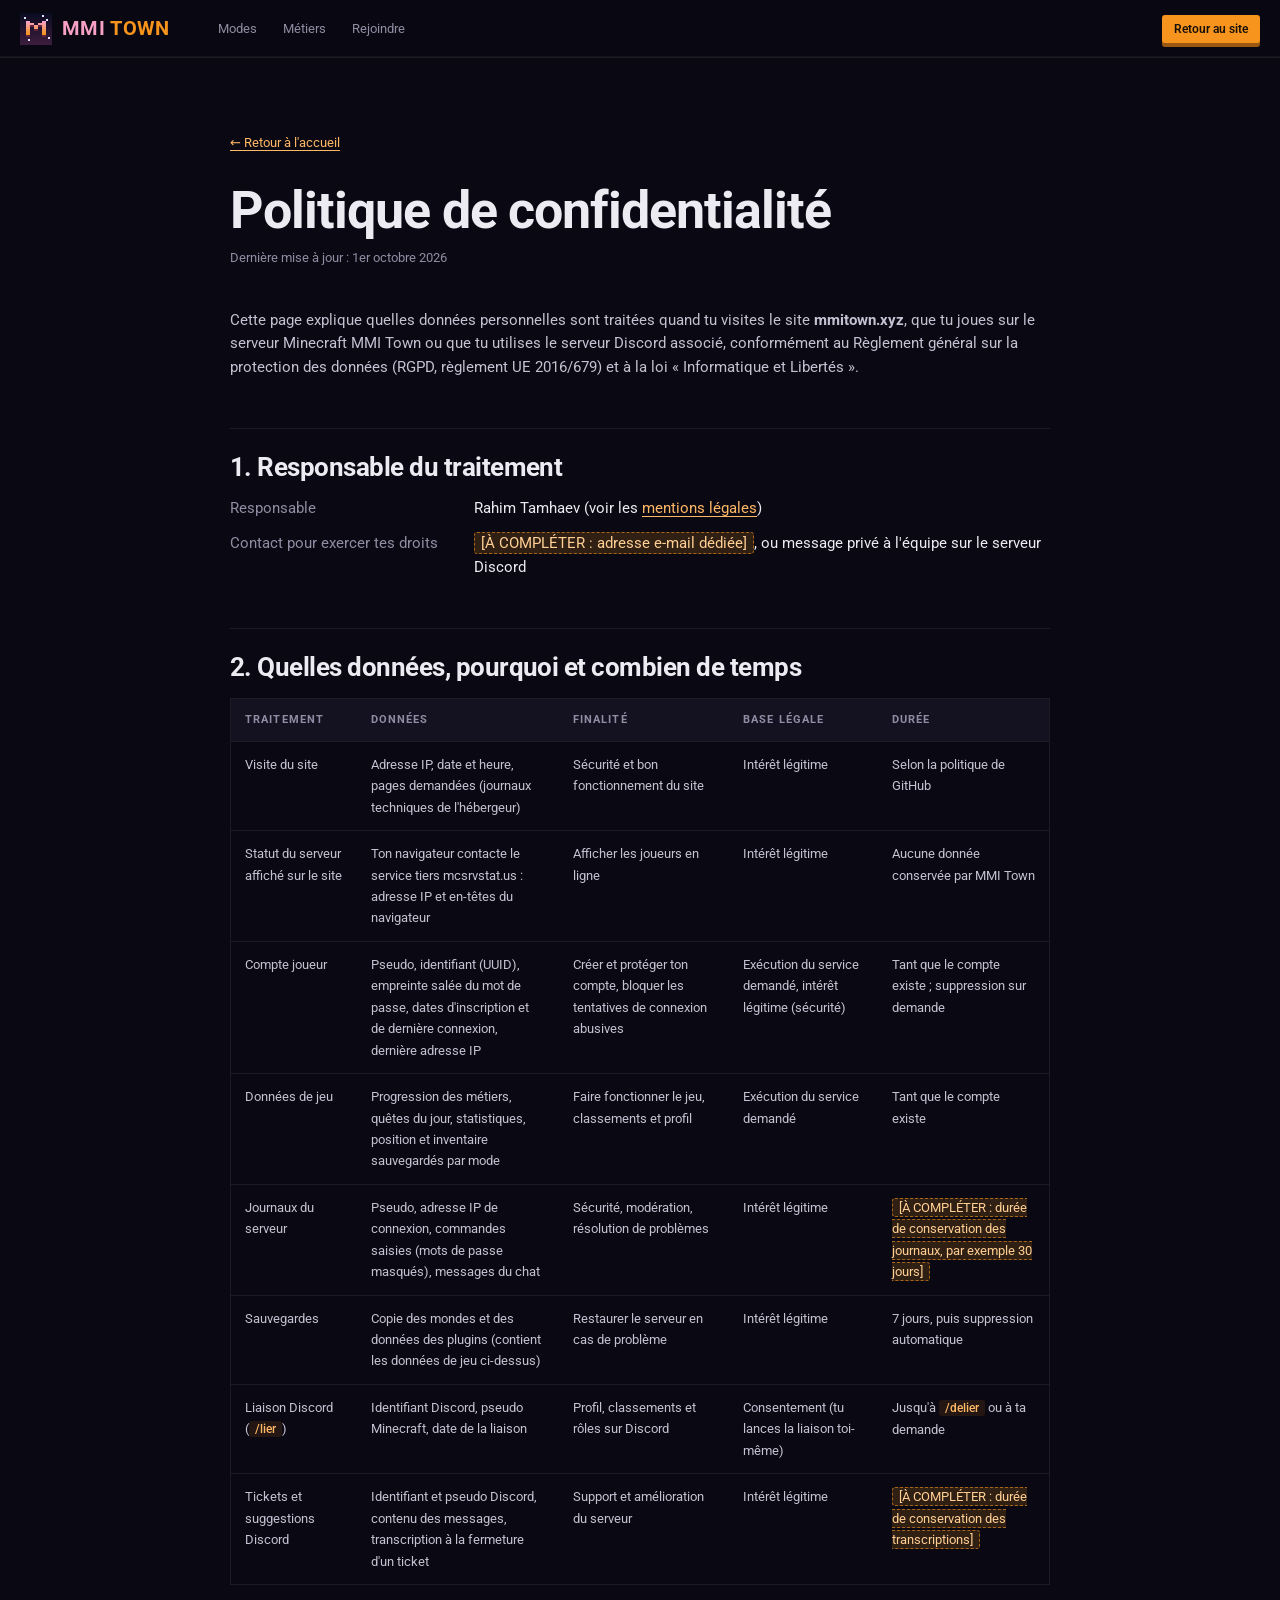
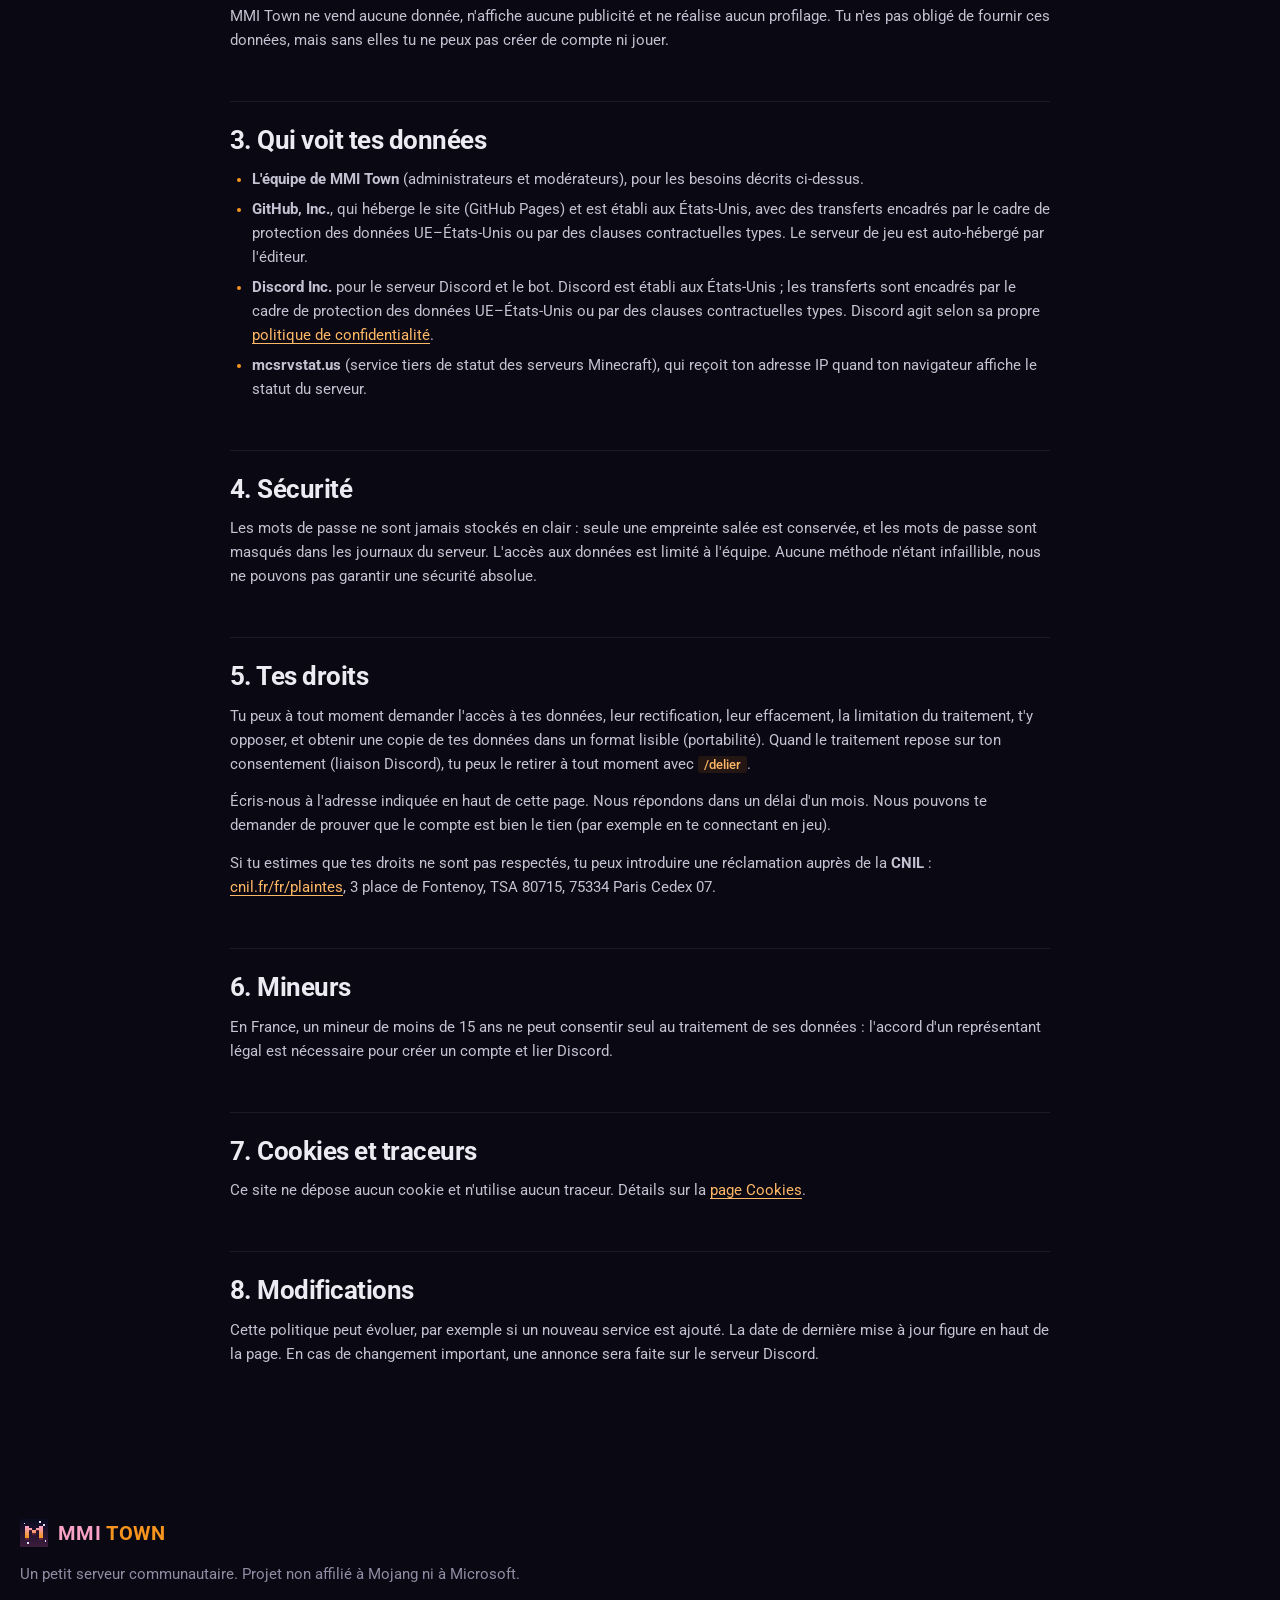
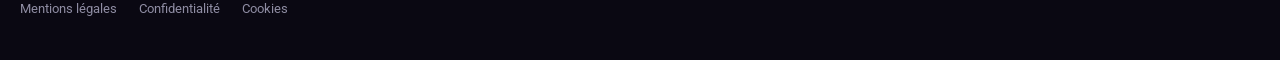
==== commit b2ea65eb: "style(typo): passe le site sur Roboto (Google Fonts, Apache 2.0)" ====
--- a/confidentialite.html
+++ b/confidentialite.html
@@ -23,8 +23,10 @@
 <meta name="twitter:image" content="https://withren.github.io/mmi-town-website/assets/og-image.png">
 <meta name="theme-color" content="#F7941D">
 <link rel="icon" href="assets/icon.png">
-<link rel="preload" href="assets/fonts/bebas-neue.woff2" as="font" type="font/woff2" crossorigin>
-<link rel="stylesheet" href="style.css">
+<link rel="preconnect" href="https://fonts.googleapis.com">
+<link rel="preconnect" href="https://fonts.gstatic.com" crossorigin>
+<link rel="stylesheet" href="https://fonts.googleapis.com/css2?family=Roboto:wght@400;500;700&display=swap">
+<link rel="stylesheet" href="style.css?v=3">
 </head>
 <body>
 <header class="nav">
--- a/style.css
+++ b/style.css
@@ -1,7 +1,3 @@
-@font-face { font-family: "Bebas Neue"; src: url("assets/fonts/bebas-neue.woff2") format("woff2"); font-weight: 400; font-display: swap; }
-@font-face { font-family: "JetBrains Mono"; src: url("assets/fonts/jetbrains-mono-400.woff2") format("woff2"); font-weight: 100 500; font-display: swap; }
-@font-face { font-family: "JetBrains Mono"; src: url("assets/fonts/jetbrains-mono-700.woff2") format("woff2"); font-weight: 600 900; font-display: swap; }
-
 :root {
   --bg: #0a0812;
   --surface: #141220;
@@ -17,23 +13,26 @@
   --green: #5fd68a;
   --red: #E8412C;
   --ease: cubic-bezier(.16, 1, .3, 1);
-  --mono: "JetBrains Mono", ui-monospace, Menlo, monospace;
-  --title: "Bebas Neue", Impact, sans-serif;
-  --pixel: var(--mono);
+  --font: "Roboto", system-ui, -apple-system, sans-serif;
+  --mono: var(--font);
+  --title: var(--font);
+  --pixel: var(--font);
+  font-family: var(--font);
 }
 
 *, *::before, *::after { box-sizing: border-box; }
 html { scroll-behavior: smooth; scroll-padding-top: 84px; overflow-x: clip; }
 body {
   margin: 0; background: var(--bg); color: var(--body);
-  font: 15px/1.65 var(--mono);
+  font: 400 15px/1.65 var(--font);
   -webkit-font-smoothing: antialiased;
 }
+input, button, select, textarea { font-family: var(--font); }
 img { max-width: 100%; height: auto; display: block; }
 .pixelated { image-rendering: pixelated; }
 a { color: inherit; text-decoration: none; }
-code { font-family: var(--mono); background: rgba(247, 148, 29, .1); color: #ffb866; padding: 1px 6px; border-radius: 3px; font-size: .92em; }
-h1, h2, h3, h4 { margin: 0; color: var(--text); font-family: var(--title); font-weight: 400; letter-spacing: .02em; line-height: 1; }
+code { font-family: var(--font); font-weight: 500; background: rgba(247, 148, 29, .1); color: #ffb866; padding: 1px 6px; border-radius: 3px; font-size: .92em; }
+h1, h2, h3, h4 { margin: 0; color: var(--text); font-family: var(--font); font-weight: 700; letter-spacing: -.02em; line-height: 1.1; }
 p { margin: 0; max-width: 65ch; }
 ul, ol { list-style: none; margin: 0; padding: 0; }
 .wrap { width: min(1240px, 100% - 40px); margin-inline: auto; }
@@ -53,8 +52,8 @@
 }
 .brand { display: inline-flex; align-items: center; gap: 10px; }
 .brand img { image-rendering: pixelated; }
-.wordmark { font-family: var(--title); font-size: 28px; letter-spacing: .04em; color: var(--pink); }
-.wordmark b { font-weight: 400; color: var(--accent); margin-left: 6px; }
+.wordmark { font-family: var(--font); font-size: 20px; font-weight: 700; letter-spacing: .02em; color: var(--pink); }
+.wordmark b { font-weight: 700; color: var(--accent); margin-left: 5px; }
 .links { display: flex; gap: 2px; margin-left: 12px; }
 .links a { padding: 6px 12px; color: var(--muted); font-size: 13px; transition: color .3s var(--ease), background .3s var(--ease); border-radius: 4px; }
 .links a:hover { color: var(--text); background: rgba(255, 255, 255, .05); }
@@ -181,7 +180,7 @@
 /* ---------- SECTIONS ---------- */
 .section { padding: 96px 0; }
 .section-head { margin-bottom: 56px; }
-.section-head h2 { font-size: clamp(38px, 4.4vw, 60px); margin-bottom: 14px; text-wrap: balance; }
+.section-head h2 { font-size: clamp(32px, 3.8vw, 48px); margin-bottom: 14px; text-wrap: balance; }
 .section-head p.muted { max-width: 58ch; }
 
 .feature { --c: var(--accent); display: grid; grid-template-columns: minmax(0, 7fr) minmax(0, 5fr); gap: 0; align-items: center; margin-bottom: 72px; }
@@ -193,7 +192,7 @@
 .feature-body { background: var(--surface); padding: 32px; margin-left: -64px; position: relative; border: 1px solid var(--line); box-shadow: inset 0 1px 0 rgba(255, 255, 255, .05); }
 .feature.flip .feature-body { margin-left: 0; margin-right: -64px; }
 .chip { display: inline-block; font: 700 11px var(--mono); text-transform: uppercase; letter-spacing: .12em; color: var(--c); border: 2px solid var(--c); padding: 7px 10px; margin-bottom: 16px; }
-.feature h3 { font-size: clamp(34px, 3.6vw, 48px); margin-bottom: 12px; }
+.feature h3 { font-size: clamp(28px, 3vw, 38px); margin-bottom: 12px; }
 .feature p { margin-bottom: 18px; }
 .ticks { display: grid; gap: 8px; }
 .ticks li { position: relative; padding-left: 22px; font-size: 14px; }
@@ -209,8 +208,8 @@
   box-shadow: inset 0 0 0 2px #1d1b2b;
   transition: transform .35s var(--ease), border-color .25s, box-shadow .35s var(--ease), color .25s;
 }
-.slot .px { color: var(--c); width: 56%; height: auto; max-width: 96px; filter: drop-shadow(4px 4px 0 rgba(0, 0, 0, .45)); transition: transform .35s var(--ease); }
-.slot-name { font: 400 clamp(20px, 2.4vw, 30px)/1 var(--title); letter-spacing: .04em; }
+.slot .px { width: 56%; height: auto; max-width: 80px; aspect-ratio: 1; object-fit: contain; image-rendering: pixelated; filter: drop-shadow(4px 4px 0 rgba(0, 0, 0, .45)); transition: transform .35s var(--ease); }
+.slot-name { font: 700 clamp(14px, 1.5vw, 18px)/1.1 var(--font); letter-spacing: .01em; }
 .num { position: absolute; top: 8px; left: 10px; font: 700 10px var(--mono); text-transform: uppercase; color: #5d5b78; }
 .slot:hover { transform: translateY(-4px); color: var(--text); }
 .slot:hover .px { transform: scale(1.08); }
@@ -231,8 +230,8 @@
 .job-body { display: grid; grid-template-columns: minmax(0, 6fr) minmax(0, 5fr); gap: 0 48px; padding: 32px; animation: panel-in .45s var(--ease); }
 @keyframes panel-in { from { opacity: 0; transform: translateY(8px); } }
 .job-head { display: flex; align-items: center; gap: 18px; margin-bottom: 18px; }
-.job-head .px { width: 64px; height: 64px; color: var(--c); filter: drop-shadow(4px 4px 0 rgba(0, 0, 0, .45)); }
-.job-head h3 { font-size: clamp(40px, 4.4vw, 60px); }
+.job-head .px { width: 64px; height: 64px; object-fit: contain; image-rendering: pixelated; filter: drop-shadow(4px 4px 0 rgba(0, 0, 0, .45)); flex: none; }
+.job-head h3 { font-size: clamp(32px, 3.6vw, 46px); }
 .job-head small { display: block; color: var(--c); font-size: 12px; margin-top: 6px; }
 .job-desc { margin-bottom: 22px; }
 .job-block { margin-top: 20px; }
@@ -248,7 +247,7 @@
 
 .quests { margin-top: 56px; display: grid; grid-template-columns: minmax(0, 4fr) minmax(0, 8fr); gap: 0 56px; align-items: start; }
 .quests-head { grid-column: 1; }
-.quests-head h3 { font-size: clamp(34px, 3.6vw, 48px); margin-bottom: 14px; }
+.quests-head h3 { font-size: clamp(28px, 3vw, 38px); margin-bottom: 14px; }
 .timer { display: inline-block; font-size: 12px; color: var(--muted); border: 1px solid var(--line); padding: 8px 12px; }
 .timer b { color: var(--accent); font-weight: 800; font-variant-numeric: tabular-nums; }
 .quests-intro { grid-column: 1; margin-top: 18px; font-size: 14px; }
@@ -269,9 +268,8 @@
 .bar { height: 10px; background: rgba(0, 0, 0, .35); box-shadow: inset 0 0 0 2px rgba(255, 255, 255, .05); }
 .bar i { display: block; height: 100%; background: repeating-linear-gradient(90deg, var(--accent) 0 8px, #c3730f 8px 10px); transition: width 1.2s steps(14); }
 .quest.done .bar i { background: repeating-linear-gradient(90deg, var(--green) 0 8px, #3ba566 8px 10px); }
-.gem { display: inline-block; width: 14px; height: 14px; }
-.gem.dia { background: #4de2e8; clip-path: polygon(50% 0, 100% 40%, 50% 100%, 0 40%); }
-.gem.eme { background: var(--green); clip-path: polygon(50% 0, 100% 35%, 85% 100%, 15% 100%, 0 35%); margin-left: 6px; }
+.gem { display: inline-block; width: 18px; height: 18px; image-rendering: pixelated; vertical-align: -3px; }
+.gem.eme { margin-left: 6px; }
 
 /* ---------- REJOINDRE ---------- */
 .join-grid { display: grid; grid-template-columns: minmax(0, 7fr) minmax(0, 5fr); gap: 56px; align-items: start; }
@@ -330,7 +328,7 @@
   font: 700 14px var(--mono); text-transform: uppercase; color: #1a1208; background: var(--accent);
   border: 3px solid; border-color: #ffc27a #9c5710 #9c5710 #ffc27a;
 }
-.path h4 { font-size: 30px; margin-bottom: 6px; }
+.path h4 { font-size: 22px; margin-bottom: 6px; }
 .path p { color: var(--muted); font-size: 14px; }
 .cmd { margin-top: 8px; padding: 10px 12px; background: #07060c; border-left: 3px solid var(--accent); color: var(--pink) !important; font-size: 13px; overflow-wrap: anywhere; }
 
@@ -381,7 +379,7 @@
 @media (max-width: 560px) {
   .hotbar { grid-template-columns: repeat(5, minmax(0, 1fr)); gap: 6px; }
   .slot { border-width: 3px; }
-  .slot-name { font-size: 13px; letter-spacing: 0; }
+  .slot-name { font-size: 11px; letter-spacing: 0; }
   .num { display: none; }
   .nav-right .online { display: none; }
   .ip-box code { font-size: 16px; }
@@ -393,10 +391,10 @@
 
 /* ---------- PAGES LEGALES ---------- */
 .legal { width: min(820px, 100% - 40px); margin: 0 auto; padding: 72px 0 96px; }
-.legal h1 { font-size: clamp(44px, 6vw, 72px); margin-bottom: 8px; }
+.legal h1 { font-size: clamp(34px, 4.5vw, 52px); margin-bottom: 8px; }
 .legal .updated { color: var(--muted); font-size: 13px; margin-bottom: 40px; }
-.legal h2 { font-size: 34px; margin: 48px 0 14px; padding-top: 24px; border-top: 1px solid var(--line); }
-.legal h3 { font-size: 24px; margin: 28px 0 8px; color: var(--text); }
+.legal h2 { font-size: 26px; margin: 48px 0 14px; padding-top: 24px; border-top: 1px solid var(--line); }
+.legal h3 { font-size: 20px; margin: 28px 0 8px; color: var(--text); }
 .legal p, .legal li { max-width: none; font-size: 14.5px; }
 .legal p { margin-bottom: 14px; }
 .legal ul { list-style: disc; padding-left: 22px; display: grid; gap: 6px; margin-bottom: 14px; }
